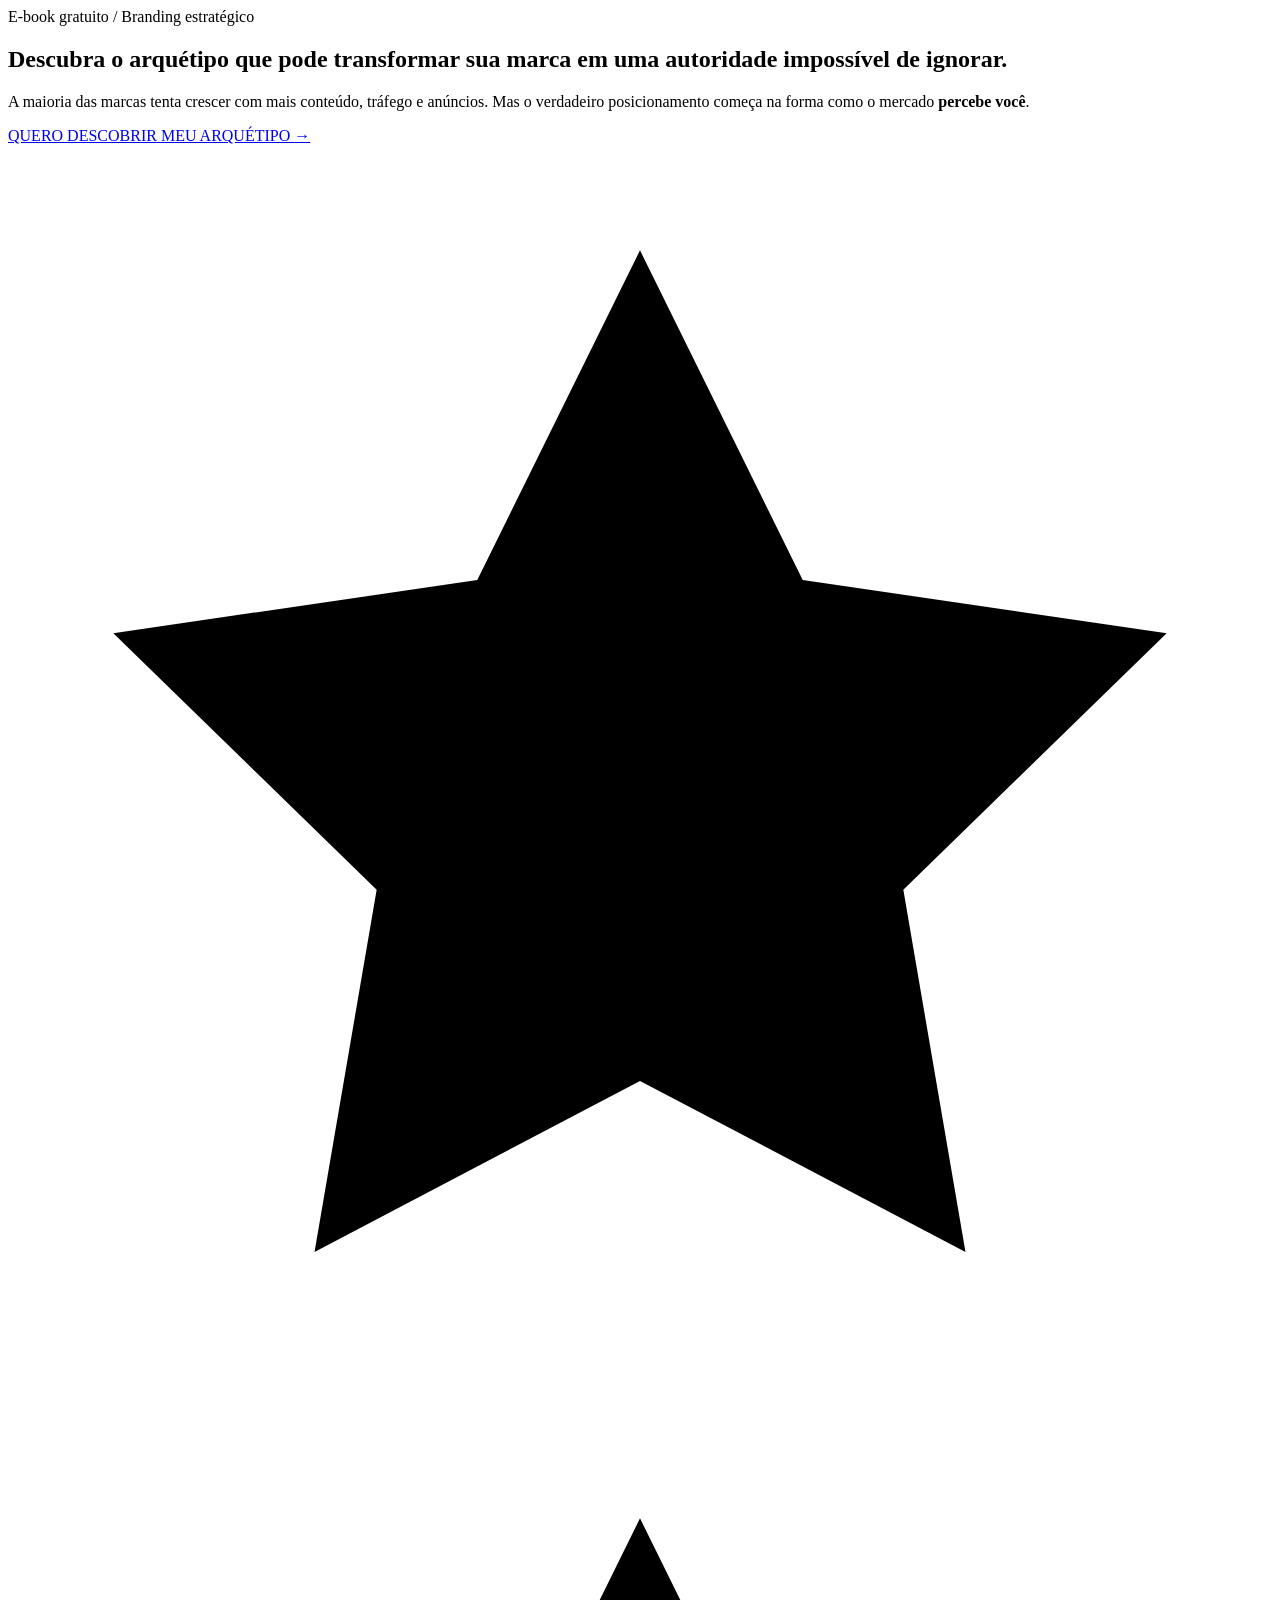
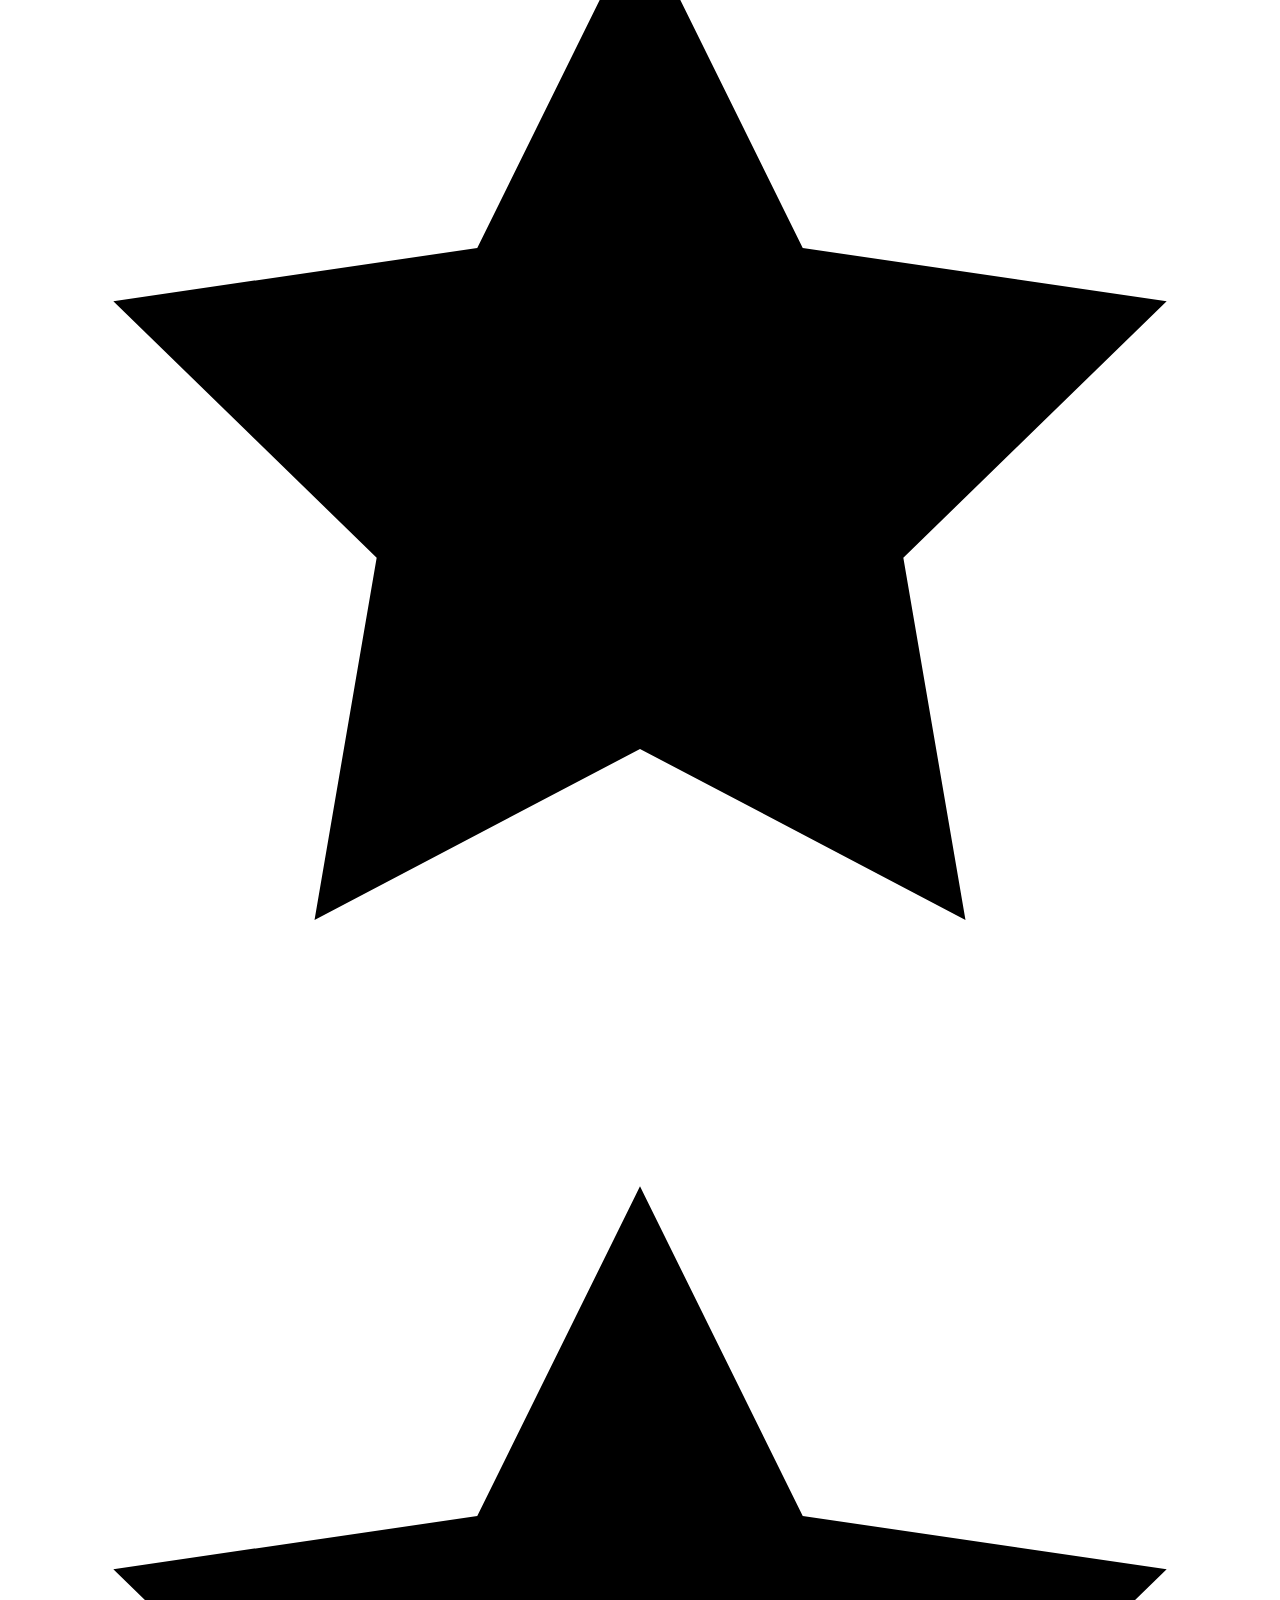
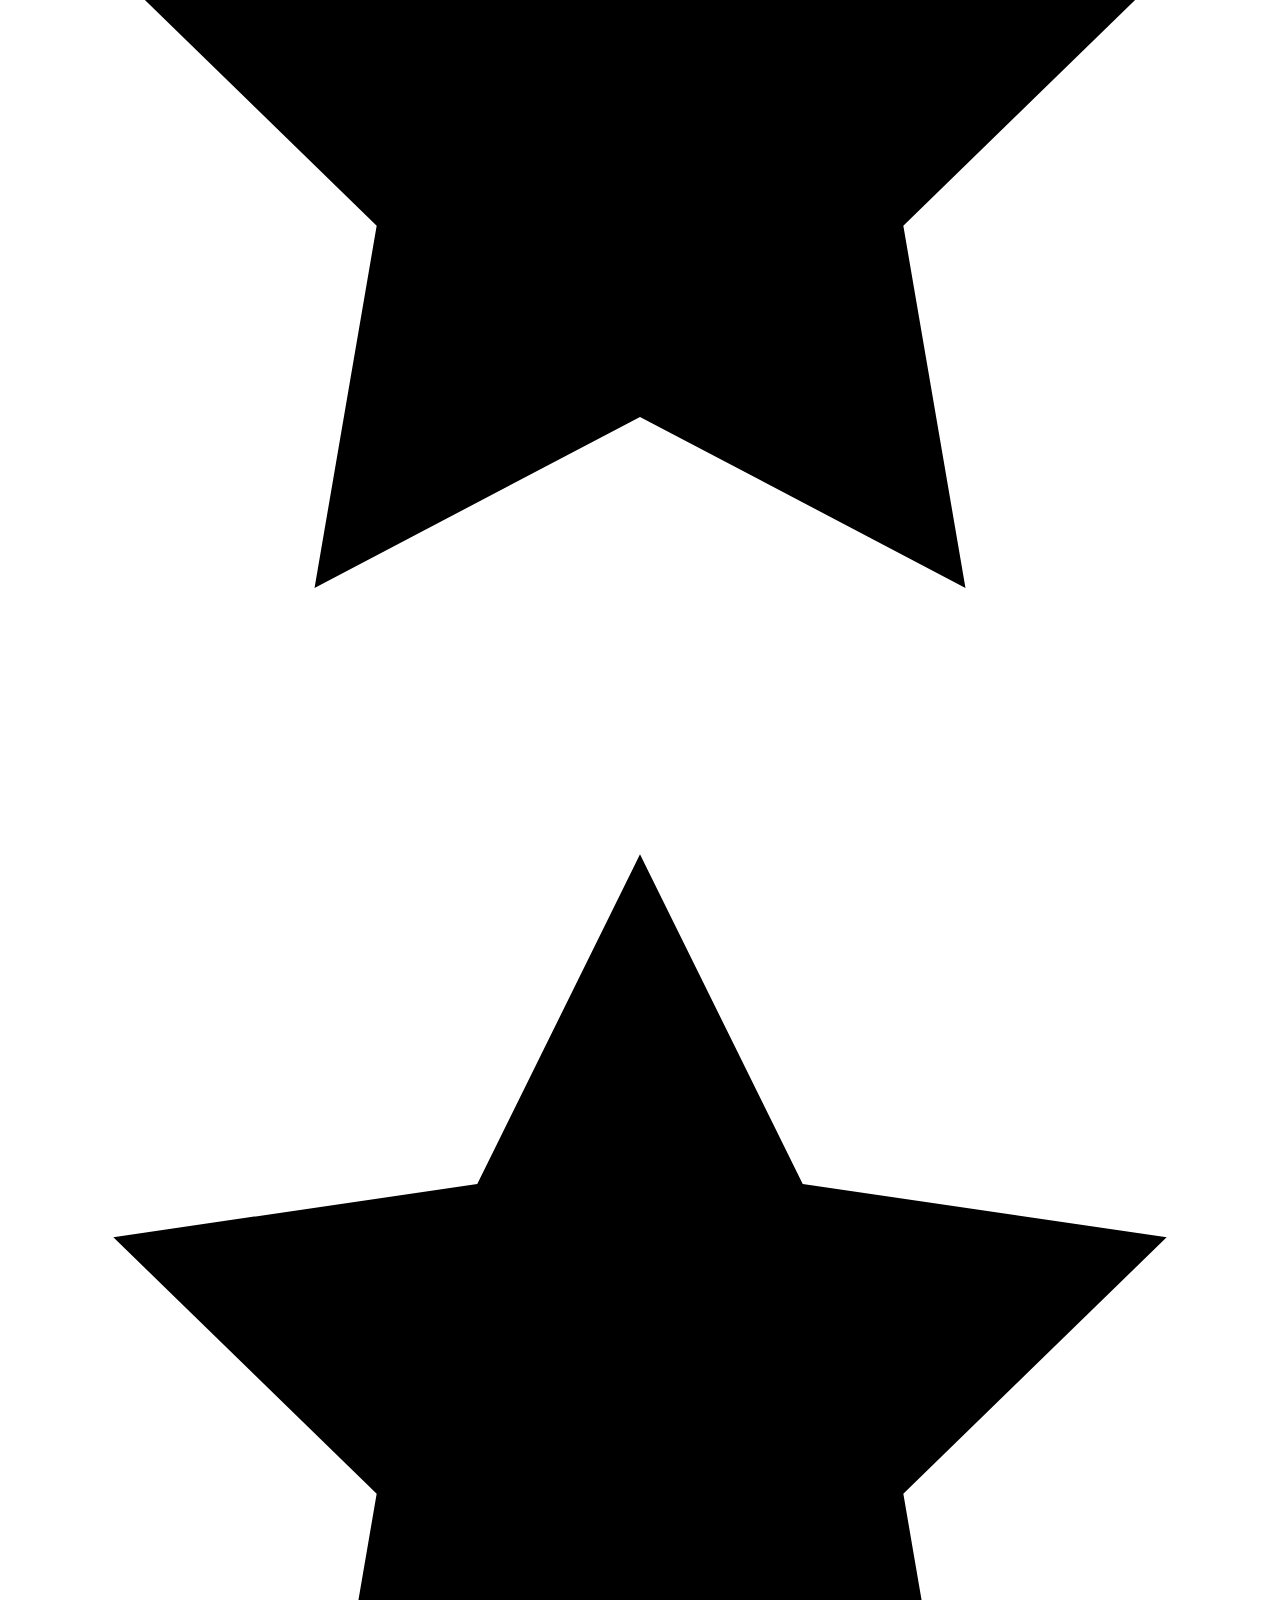
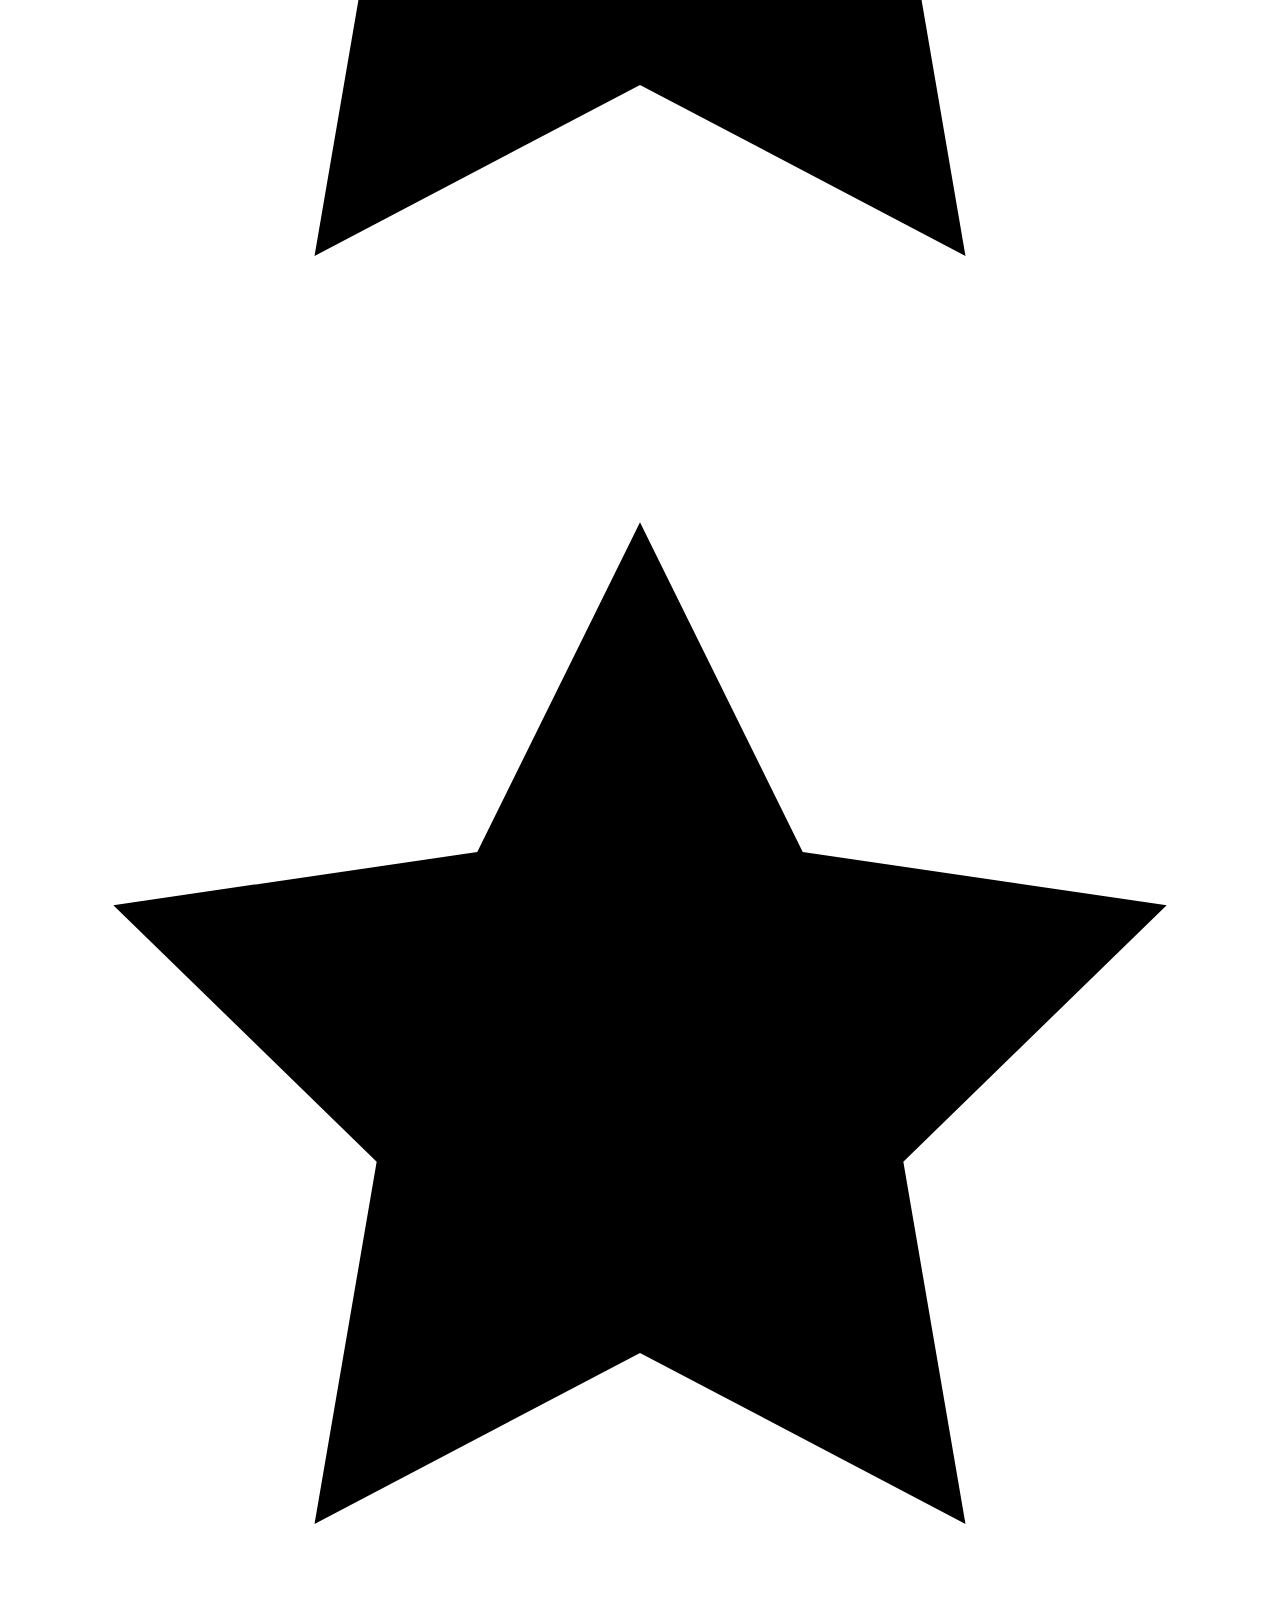
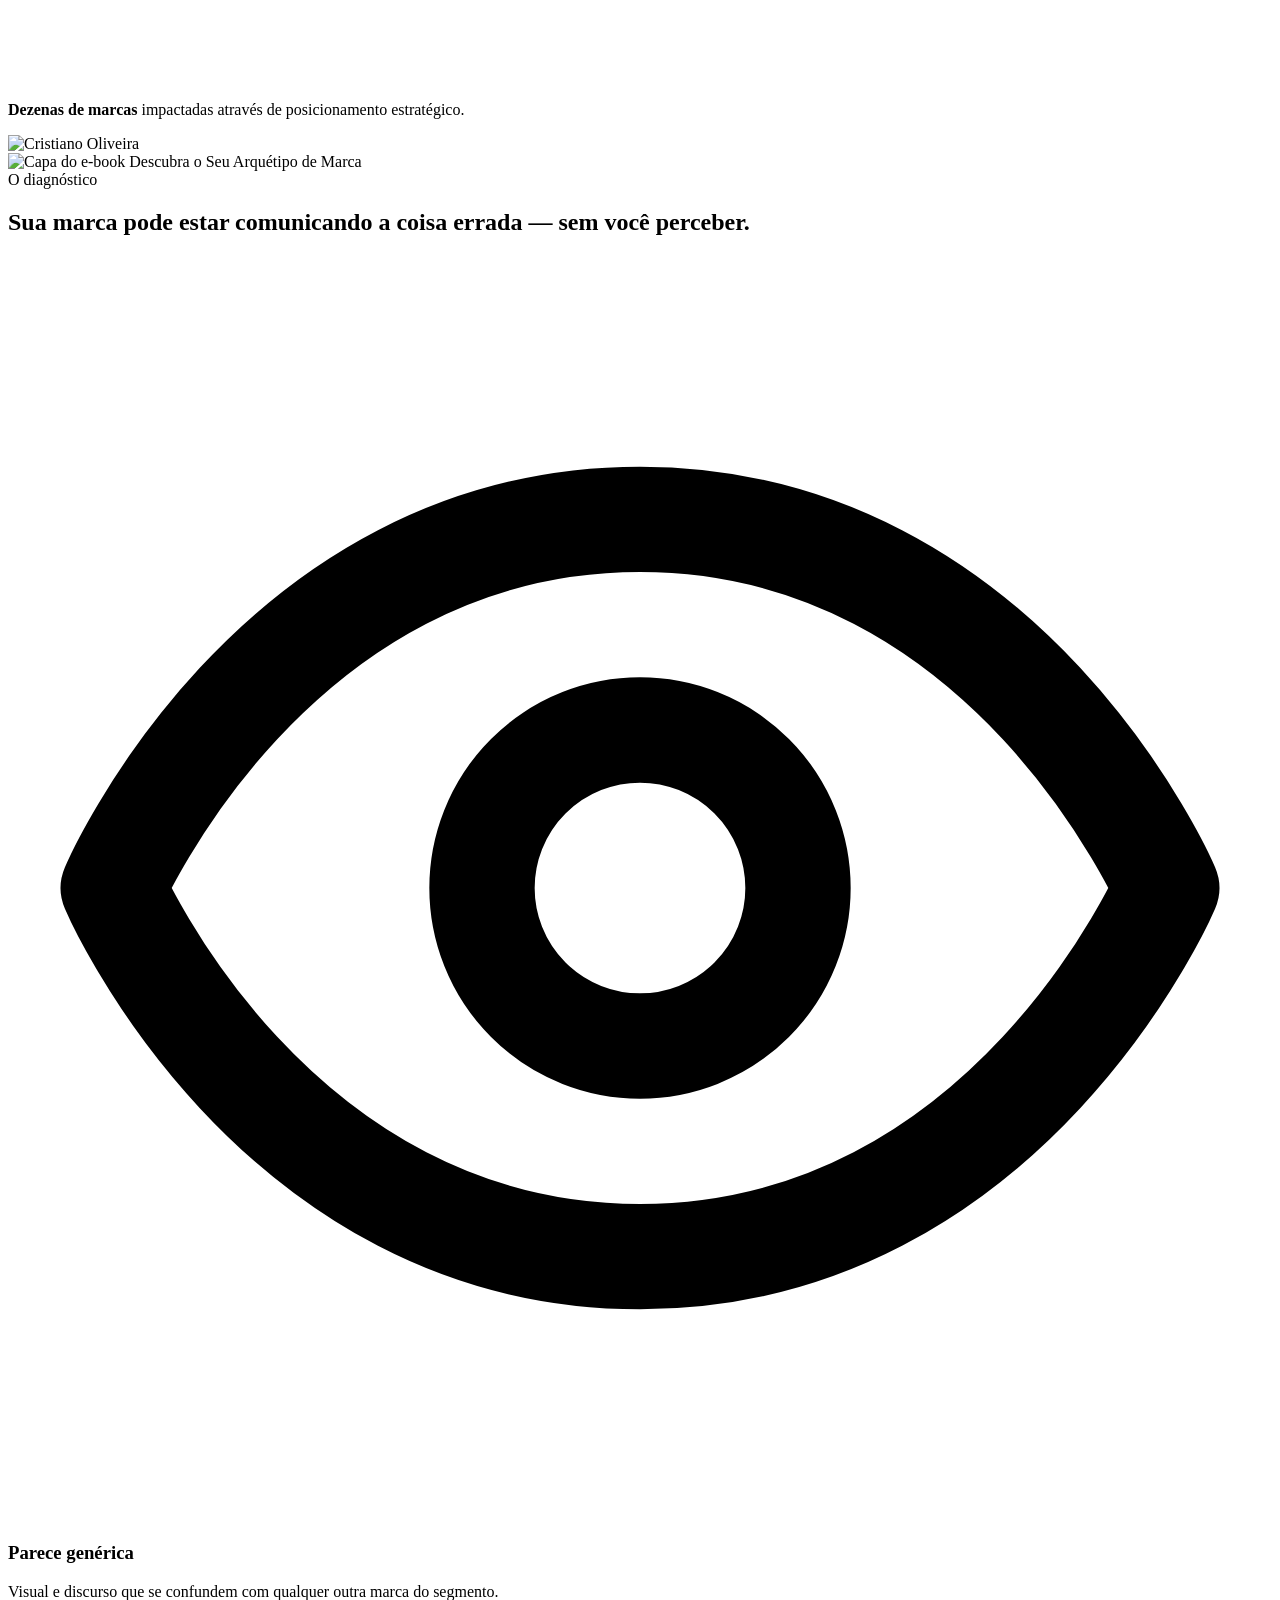
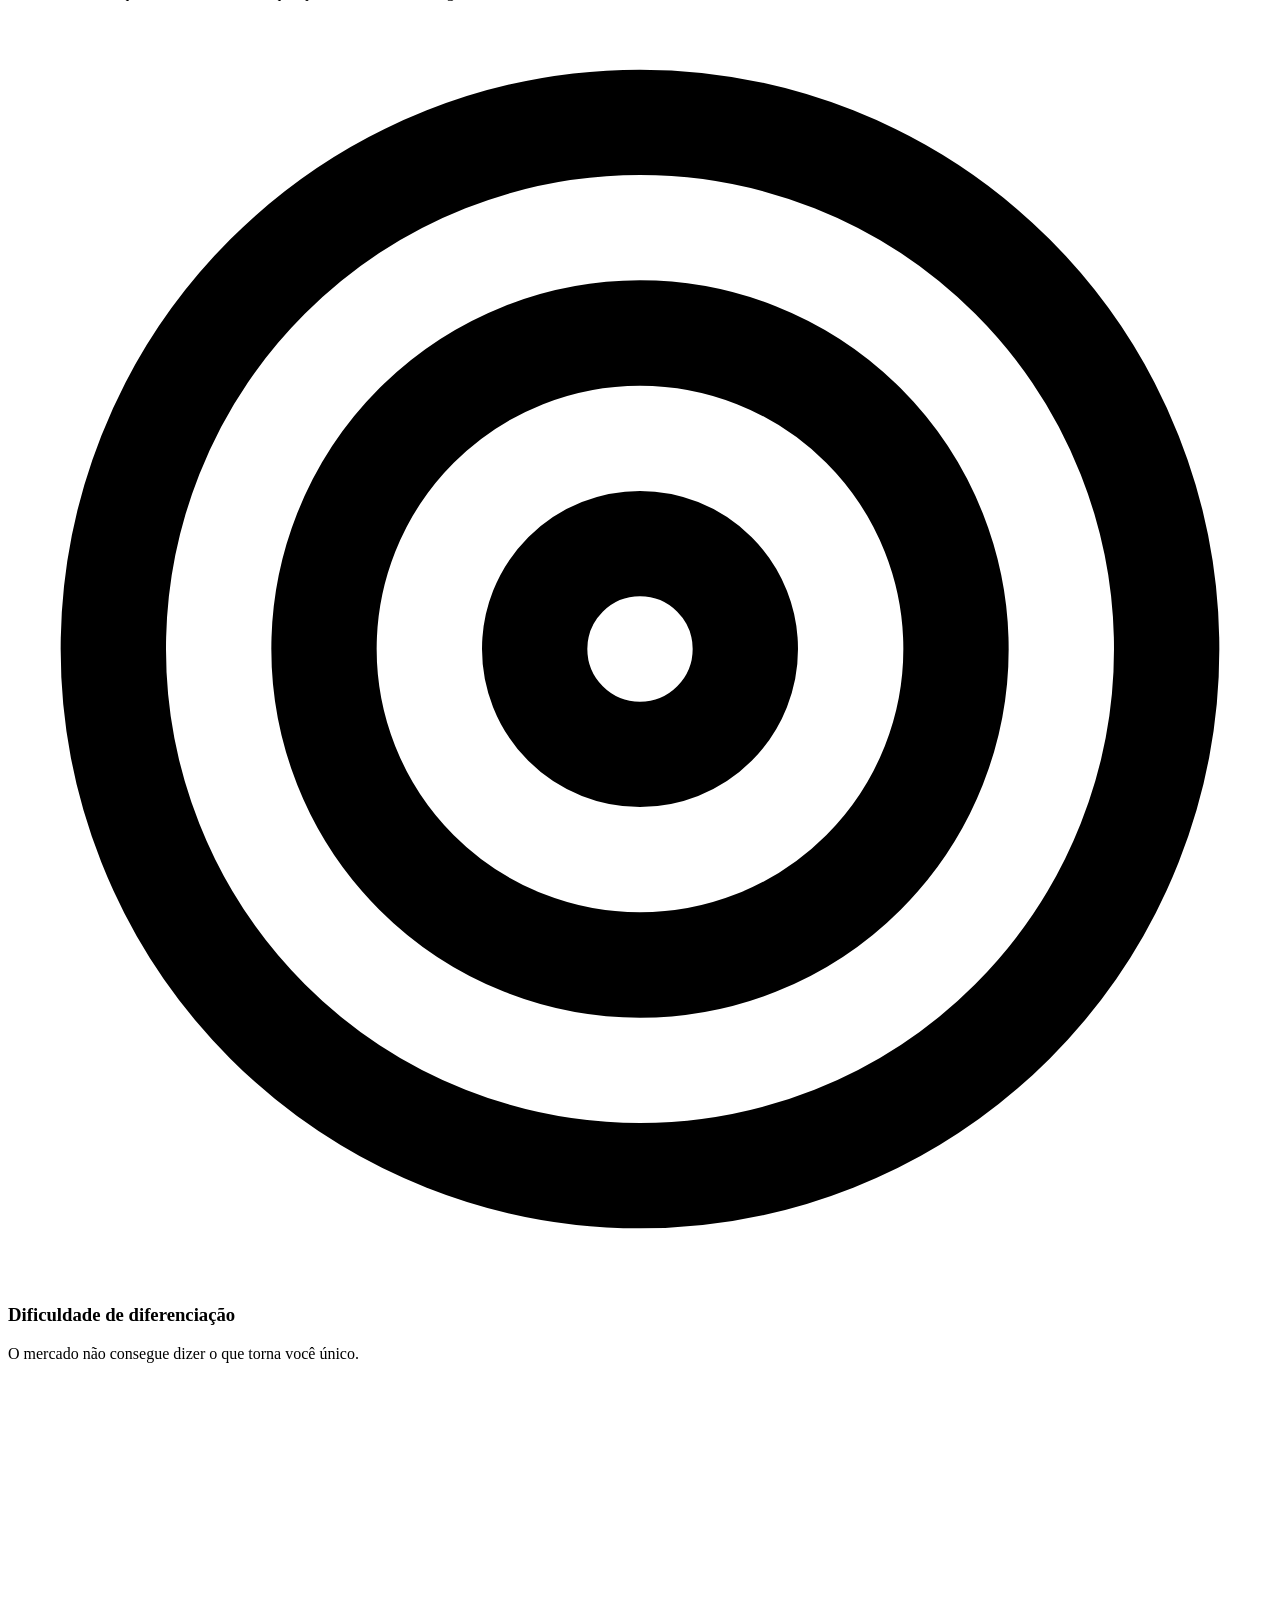
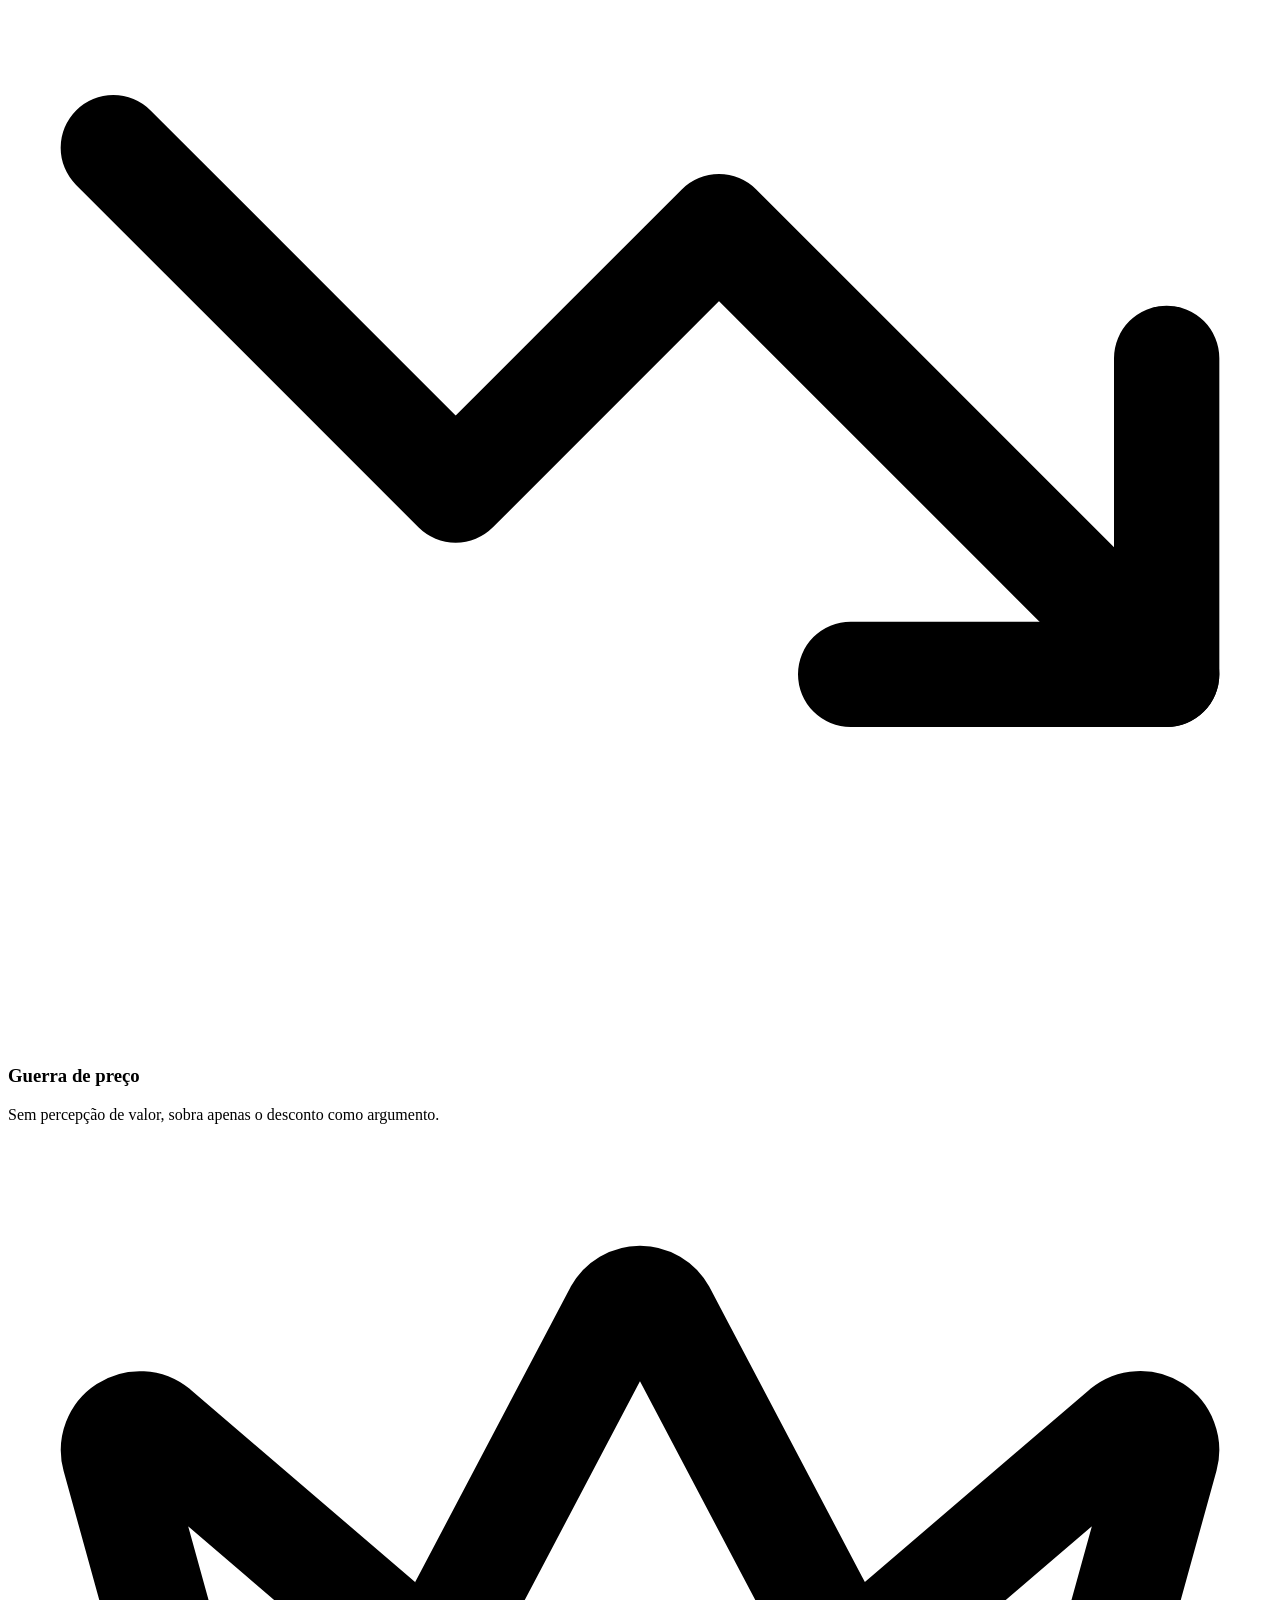
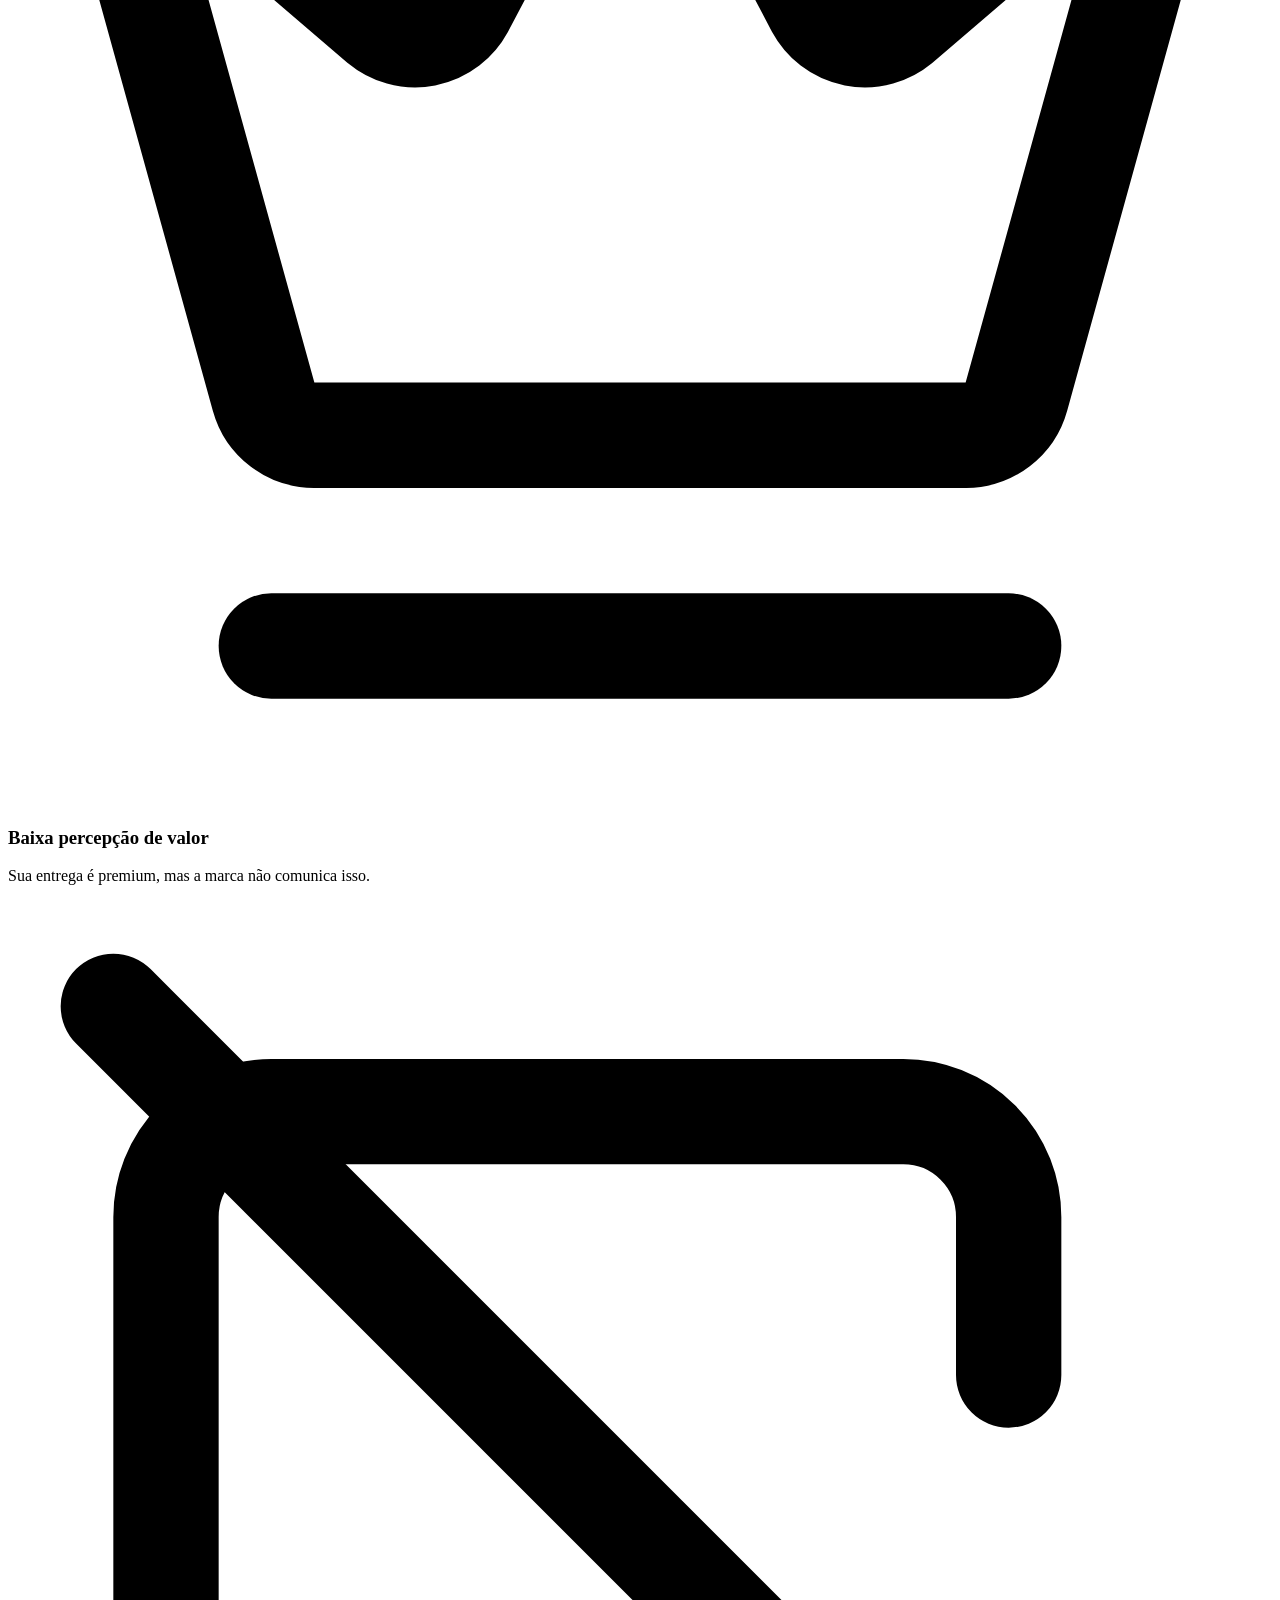
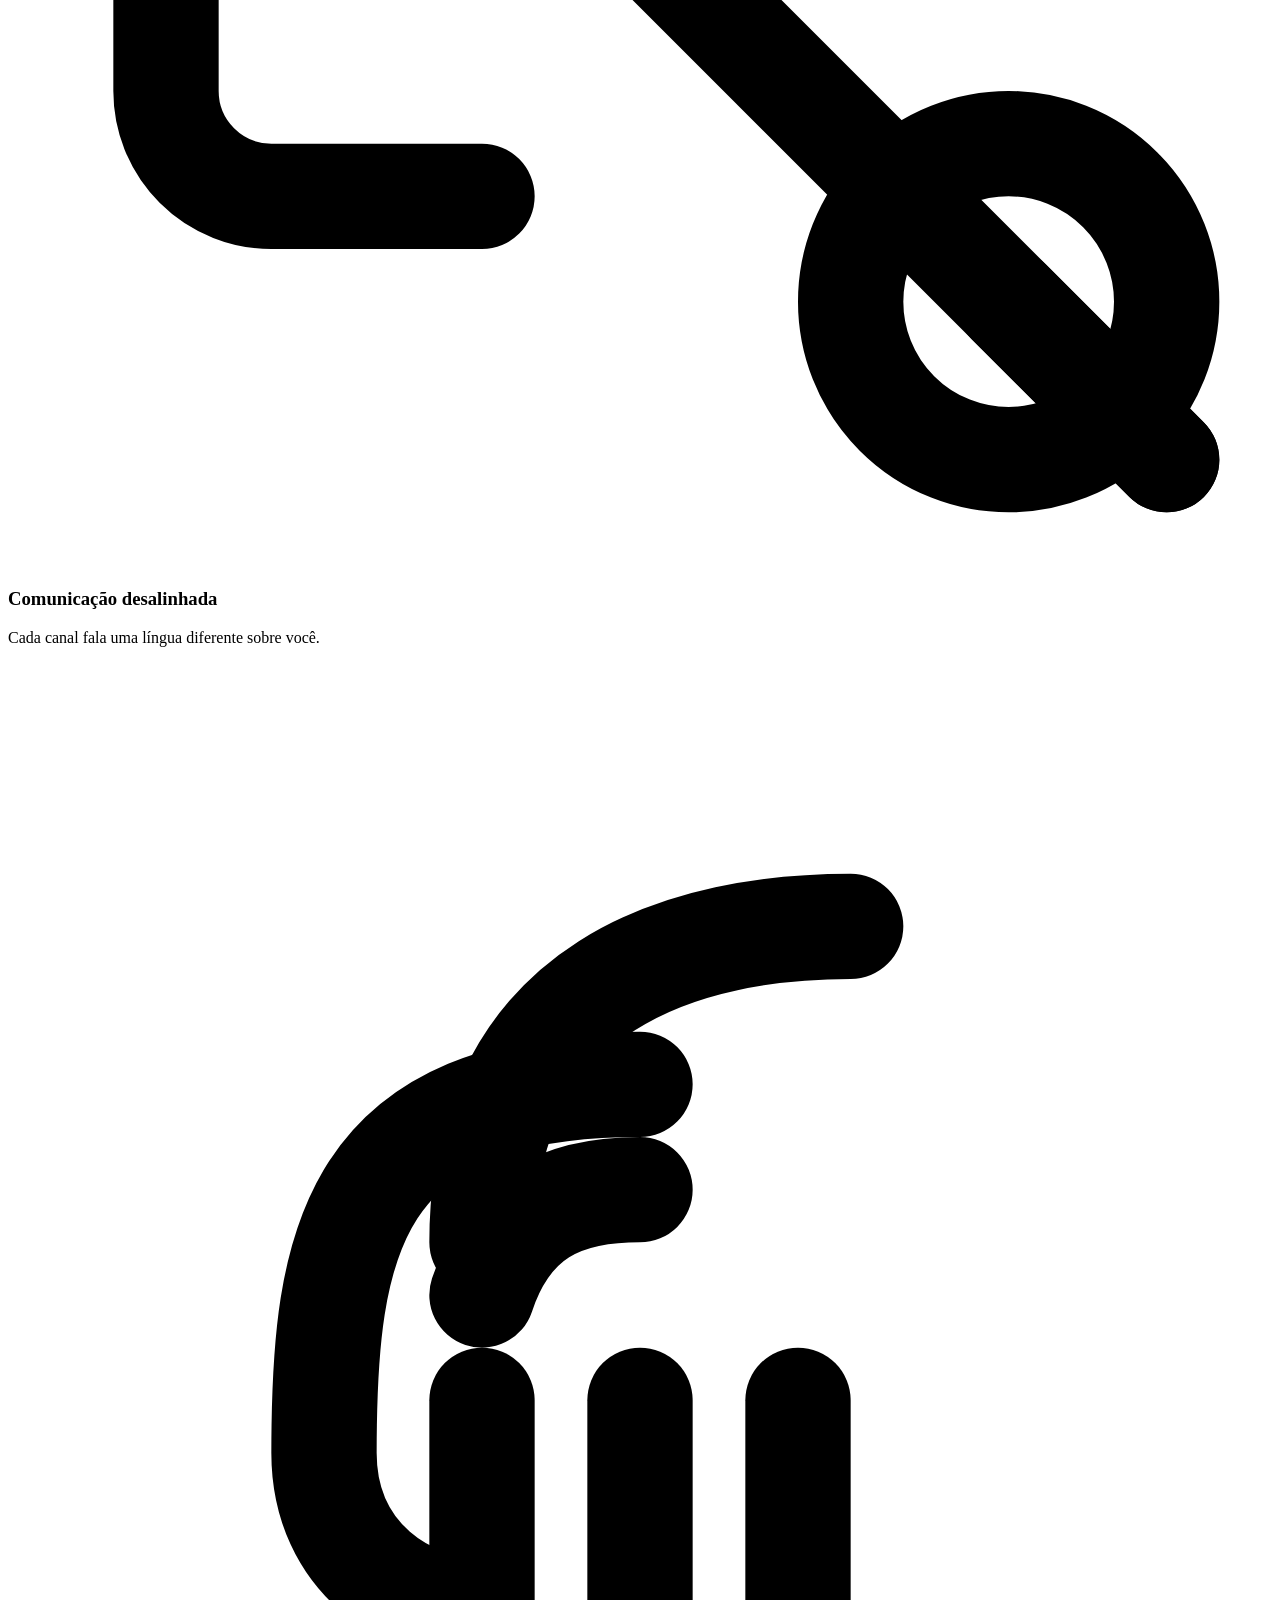
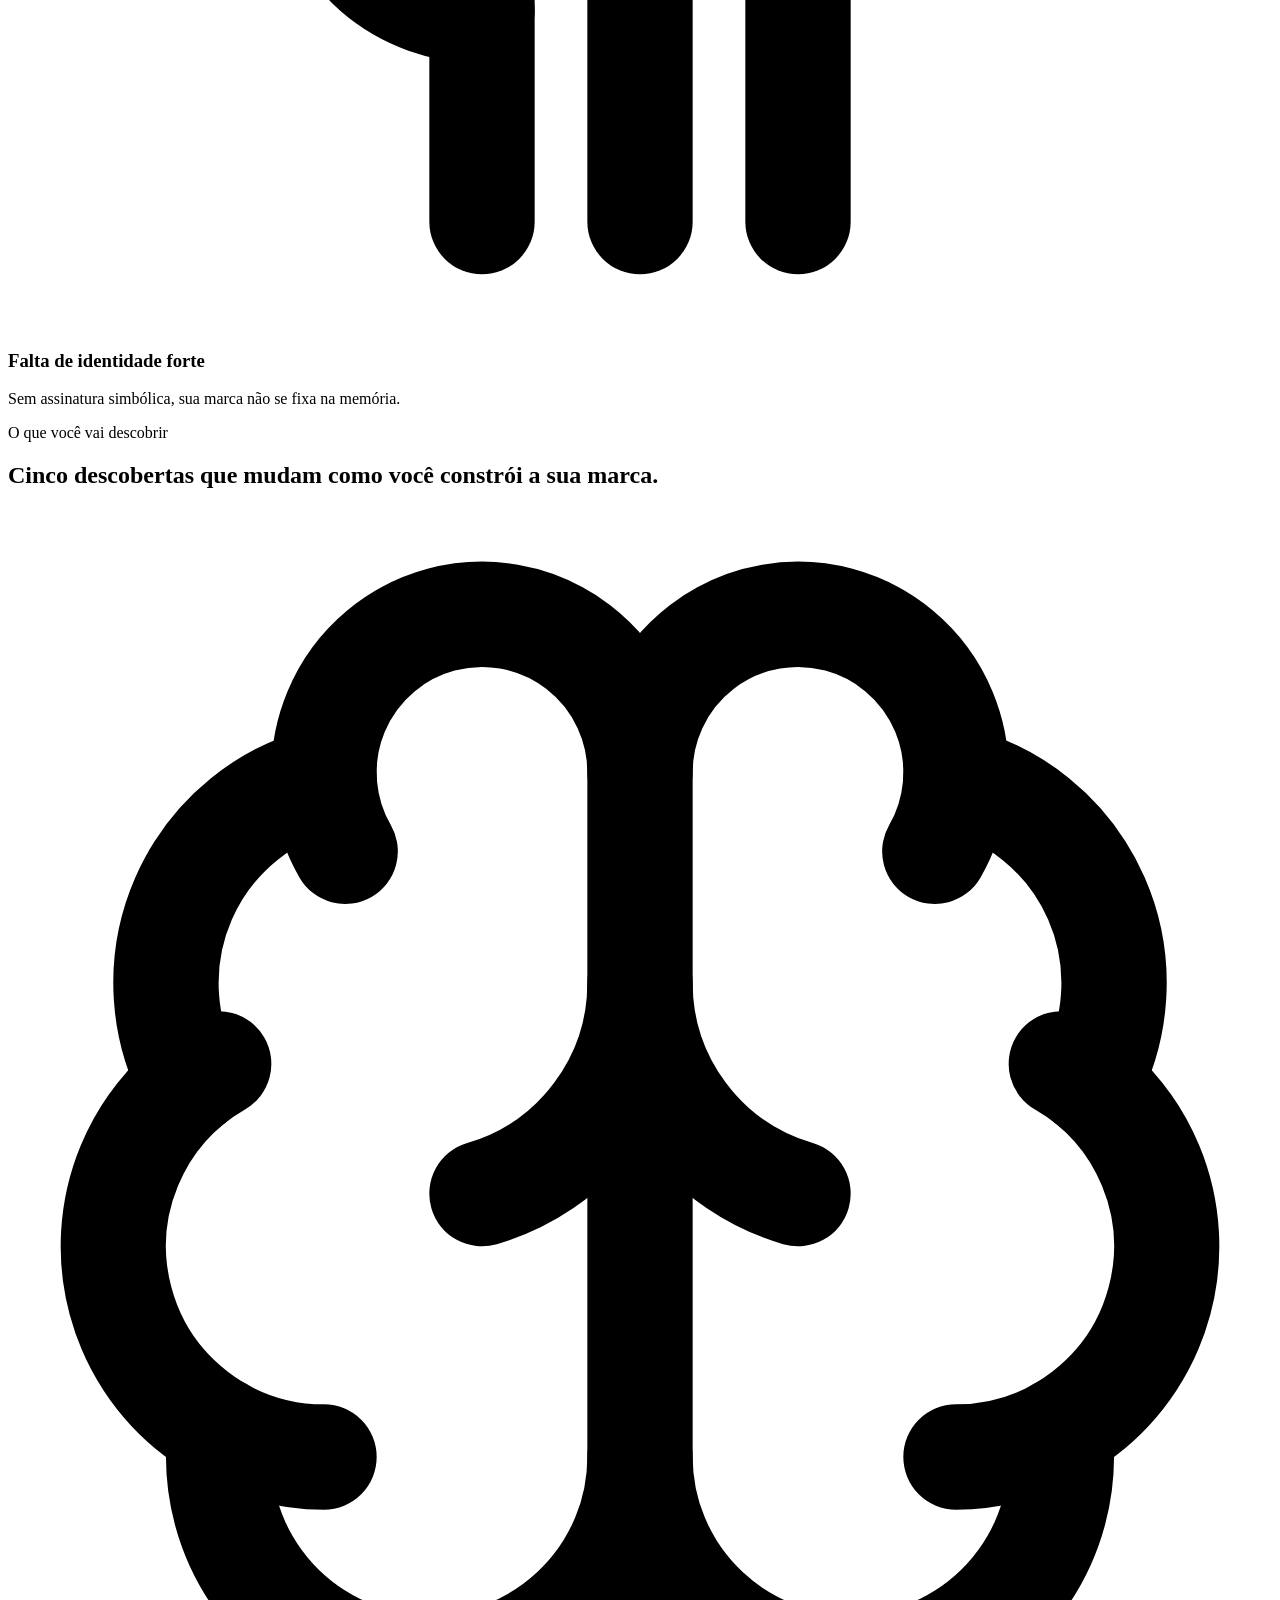
==== index.html @ 128497c3 "Add files via upload" ====
<!DOCTYPE html>
<html lang="pt-BR">
<head>
  <script>document.documentElement.classList.add("js");</script>
  <meta charset="utf-8">
  <meta name="viewport" content="width=device-width, initial-scale=1">
  <title>Descubra o Seu Arquétipo de Marca | Cristiano Oliveira</title>
  <meta name="description" content="E-book gratuito sobre branding estratégico e arquétipos de marca. Descubra qual identidade sua marca transmite ao mercado.">
  <meta name="author" content="Cristiano Oliveira">
  <meta name="theme-color" content="#050505">

  <meta property="og:title" content="Descubra o Seu Arquétipo de Marca">
  <meta property="og:description" content="Branding forte não nasce do visual. Nasce da percepção. Baixe o e-book gratuito de Cristiano Oliveira.">
  <meta property="og:type" content="website">
  <meta property="og:url" content="https://cristianooliveira.com.br/">
  <meta property="og:image" content="https://cristianooliveira.com.br/og-image.jpg">
  <meta property="og:image:type" content="image/jpeg">
  <meta property="og:image:width" content="1200">
  <meta property="og:image:height" content="630">

  <meta name="twitter:card" content="summary_large_image">
  <meta name="twitter:title" content="Arquétipos de Marca — Cristiano Oliveira">
  <meta name="twitter:description" content="E-book gratuito sobre branding estratégico e arquétipos aplicados a marcas premium.">
  <meta name="twitter:image" content="https://cristianooliveira.com.br/og-image.jpg">

  <link rel="preconnect" href="https://fonts.googleapis.com">
  <link rel="preconnect" href="https://fonts.gstatic.com" crossorigin>
  <link rel="stylesheet" href="https://fonts.googleapis.com/css2?family=Inter:wght@300;400;500;600;700;800&display=swap">
  <link rel="stylesheet" href="styles.css">
</head>
<body id="top">

  <main>

    <!-- ============================================================ -->
    <!--                          HERO                                -->
    <!-- ============================================================ -->
    <section class="hero">
      <div class="hero-bg-base" aria-hidden="true"></div>
      <div class="hero-bg-key" aria-hidden="true"></div>
      <div class="hero-bg-ambient" aria-hidden="true"></div>
      <div class="hero-bg-vignette" aria-hidden="true"></div>
      <div class="hero-bg-grain" aria-hidden="true"></div>
      <div class="hero-top-hairline" aria-hidden="true"></div>

      <div class="hero-grid">

        <div class="hero-copy">

          <div class="reveal">
            <div class="hero-badge">
              <span class="dot"></span>
              E-book gratuito
              <span class="sep">/</span>
              <span class="alt">Branding estratégico</span>
            </div>
          </div>

          <div class="reveal" data-delay="80">
            <h1 class="display-font hero-title">
              Descubra o <span class="neon">arquétipo</span>
              que pode transformar sua marca em uma
              <span class="soft">autoridade</span> impossível de ignorar.
            </h1>
          </div>

          <div class="reveal" data-delay="160">
            <p class="hero-sub">
              A maioria das marcas tenta crescer com mais conteúdo, tráfego e
              anúncios. Mas o verdadeiro posicionamento começa na forma como o
              mercado <strong>percebe você</strong>.
            </p>
          </div>

          <div class="reveal hero-cta-wrap" data-delay="240">
            <a href="#final" class="btn-neon">
              QUERO DESCOBRIR MEU ARQUÉTIPO
              <span class="arrow" aria-hidden="true">→</span>
            </a>
          </div>

          <div class="reveal proof" data-delay="340">
            <div>
              <div class="stars">
                <svg viewBox="0 0 24 24"><path d="M12 2l3.09 6.26L22 9.27l-5 4.87 1.18 6.88L12 17.77l-6.18 3.25L7 14.14 2 9.27l6.91-1.01L12 2z"/></svg>
                <svg viewBox="0 0 24 24"><path d="M12 2l3.09 6.26L22 9.27l-5 4.87 1.18 6.88L12 17.77l-6.18 3.25L7 14.14 2 9.27l6.91-1.01L12 2z"/></svg>
                <svg viewBox="0 0 24 24"><path d="M12 2l3.09 6.26L22 9.27l-5 4.87 1.18 6.88L12 17.77l-6.18 3.25L7 14.14 2 9.27l6.91-1.01L12 2z"/></svg>
                <svg viewBox="0 0 24 24"><path d="M12 2l3.09 6.26L22 9.27l-5 4.87 1.18 6.88L12 17.77l-6.18 3.25L7 14.14 2 9.27l6.91-1.01L12 2z"/></svg>
                <svg viewBox="0 0 24 24"><path d="M12 2l3.09 6.26L22 9.27l-5 4.87 1.18 6.88L12 17.77l-6.18 3.25L7 14.14 2 9.27l6.91-1.01L12 2z"/></svg>
              </div>
              <p><strong>Dezenas de marcas</strong> impactadas através de posicionamento estratégico.</p>
            </div>
          </div>

        </div>

        <div class="hero-right">
          <div class="backlight" aria-hidden="true"></div>
          <div class="rimlight" aria-hidden="true"></div>
          <img class="cristiano-img" src="assets/cristiano.webp" alt="Cristiano Oliveira" loading="eager" decoding="async">
          <div class="bottom-blend" aria-hidden="true"></div>

          <div class="hero-book">
            <div class="reveal" data-delay="220">
              <div class="ebook">
                <div class="halo" aria-hidden="true"></div>
                <div class="floor-shadow" aria-hidden="true"></div>
                <div class="floor-glow" aria-hidden="true"></div>
                <div class="wrap">
                  <div class="spine" aria-hidden="true"></div>
                  <div class="cover">
                    <img src="assets/ebook-cover.webp" alt="Capa do e-book Descubra o Seu Arquétipo de Marca" loading="eager" decoding="async">
                    <div class="gloss" aria-hidden="true"></div>
                  </div>
                </div>
              </div>
            </div>
          </div>
        </div>

      </div>
    </section>

    <!-- ============================================================ -->
    <!--                       PROBLEM                                -->
    <!-- ============================================================ -->
    <section class="section border-t-line">
      <div class="section-inner">

        <div class="reveal">
          <div class="eyebrow">O diagnóstico</div>
        </div>
        <div class="reveal" data-delay="80">
          <h2 class="display-font section-title">
            Sua marca pode estar comunicando a coisa errada<span class="neon"> — sem você perceber.</span>
          </h2>
        </div>

        <div class="problem-grid">

          <div class="reveal problem-card" data-delay="0">
            <div class="icon-tile">
              <svg viewBox="0 0 24 24" fill="none" stroke="currentColor" stroke-width="2" stroke-linecap="round" stroke-linejoin="round"><path d="M2 12s3-7 10-7 10 7 10 7-3 7-10 7-10-7-10-7Z"/><circle cx="12" cy="12" r="3"/></svg>
            </div>
            <h3 class="display-font">Parece genérica</h3>
            <p>Visual e discurso que se confundem com qualquer outra marca do segmento.</p>
          </div>

          <div class="reveal problem-card" data-delay="60">
            <div class="icon-tile">
              <svg viewBox="0 0 24 24" fill="none" stroke="currentColor" stroke-width="2" stroke-linecap="round" stroke-linejoin="round"><circle cx="12" cy="12" r="10"/><circle cx="12" cy="12" r="6"/><circle cx="12" cy="12" r="2"/></svg>
            </div>
            <h3 class="display-font">Dificuldade de diferenciação</h3>
            <p>O mercado não consegue dizer o que torna você único.</p>
          </div>

          <div class="reveal problem-card" data-delay="120">
            <div class="icon-tile">
              <svg viewBox="0 0 24 24" fill="none" stroke="currentColor" stroke-width="2" stroke-linecap="round" stroke-linejoin="round"><polyline points="22 17 13.5 8.5 8.5 13.5 2 7"/><polyline points="16 17 22 17 22 11"/></svg>
            </div>
            <h3 class="display-font">Guerra de preço</h3>
            <p>Sem percepção de valor, sobra apenas o desconto como argumento.</p>
          </div>

          <div class="reveal problem-card" data-delay="180">
            <div class="icon-tile">
              <svg viewBox="0 0 24 24" fill="none" stroke="currentColor" stroke-width="2" stroke-linecap="round" stroke-linejoin="round"><path d="M11.562 3.266a.5.5 0 0 1 .876 0L15.39 8.87a1 1 0 0 0 1.516.294L21.183 5.5a.5.5 0 0 1 .798.519l-2.834 10.246a1 1 0 0 1-.956.734H5.81a1 1 0 0 1-.957-.734L2.02 6.02a.5.5 0 0 1 .798-.519l4.276 3.664a1 1 0 0 0 1.516-.294z"/><path d="M5 21h14"/></svg>
            </div>
            <h3 class="display-font">Baixa percepção de valor</h3>
            <p>Sua entrega é premium, mas a marca não comunica isso.</p>
          </div>

          <div class="reveal problem-card" data-delay="240">
            <div class="icon-tile">
              <svg viewBox="0 0 24 24" fill="none" stroke="currentColor" stroke-width="2" stroke-linecap="round" stroke-linejoin="round"><path d="M9 17H5a2 2 0 0 1-2-2V6a2 2 0 0 1 2-2h12a2 2 0 0 1 2 2v3"/><path d="m22 22-3-3"/><path d="M16 19a3 3 0 1 0 6 0 3 3 0 0 0-6 0"/><path d="m2 2 20 20"/></svg>
            </div>
            <h3 class="display-font">Comunicação desalinhada</h3>
            <p>Cada canal fala uma língua diferente sobre você.</p>
          </div>

          <div class="reveal problem-card" data-delay="300">
            <div class="icon-tile">
              <svg viewBox="0 0 24 24" fill="none" stroke="currentColor" stroke-width="2" stroke-linecap="round" stroke-linejoin="round"><path d="M12 10c-1.5 0-2.5.5-3 2"/><path d="M9 18c-1.4 0-3-1-3-3 0-4 .5-7 6-7"/><path d="M16 5c-3 0-7 1-7 6"/><path d="M9 22V14"/><path d="M12 22V14"/><path d="M15 22V14"/></svg>
            </div>
            <h3 class="display-font">Falta de identidade forte</h3>
            <p>Sem assinatura simbólica, sua marca não se fixa na memória.</p>
          </div>

        </div>
      </div>
    </section>

    <!-- ============================================================ -->
    <!--                       BENEFITS                               -->
    <!-- ============================================================ -->
    <section class="section border-t-line">
      <div class="section-inner">

        <div class="reveal">
          <div class="eyebrow">O que você vai descobrir</div>
        </div>
        <div class="reveal" data-delay="80">
          <h2 class="display-font section-title">
            Cinco descobertas que mudam como você constrói a sua marca.
          </h2>
        </div>

        <div class="benefit-grid">

          <div class="reveal benefit-card" data-delay="0">
            <div class="icon-tile">
              <svg viewBox="0 0 24 24" fill="none" stroke="currentColor" stroke-width="2" stroke-linecap="round" stroke-linejoin="round"><path d="M12 18V5"/><path d="M15 13a4.17 4.17 0 0 1-3-4 4.17 4.17 0 0 1-3 4"/><path d="M17.598 6.5A3 3 0 1 0 12 5a3 3 0 1 0-5.598 1.5"/><path d="M17.997 5.125a4 4 0 0 1 2.526 5.77"/><path d="M18 18a4 4 0 0 0 2-7.464"/><path d="M19.967 17.483A4 4 0 1 1 12 18a4 4 0 1 1-7.967-.517"/><path d="M6 18a4 4 0 0 1-2-7.464"/><path d="M6.003 5.125a4 4 0 0 0-2.526 5.77"/></svg>
            </div>
            <h3 class="display-font">Como os arquétipos moldam percepção</h3>
            <p>Por que algumas marcas são instantaneamente reconhecidas e desejadas.</p>
          </div>

          <div class="reveal benefit-card" data-delay="70">
            <div class="icon-tile">
              <svg viewBox="0 0 24 24" fill="none" stroke="currentColor" stroke-width="2" stroke-linecap="round" stroke-linejoin="round"><path d="M19 14c1.49-1.46 3-3.21 3-5.5A5.5 5.5 0 0 0 16.5 3c-1.76 0-3 .5-4.5 2-1.5-1.5-2.74-2-4.5-2A5.5 5.5 0 0 0 2 8.5c0 2.3 1.5 4.05 3 5.5l7 7Z"/></svg>
            </div>
            <h3 class="display-font">O motivo de marcas serem memoráveis</h3>
            <p>Os padrões psicológicos que criam vínculo emocional duradouro.</p>
          </div>

          <div class="reveal benefit-card" data-delay="140">
            <div class="icon-tile">
              <svg viewBox="0 0 24 24" fill="none" stroke="currentColor" stroke-width="2" stroke-linecap="round" stroke-linejoin="round"><path d="M11.562 3.266a.5.5 0 0 1 .876 0L15.39 8.87a1 1 0 0 0 1.516.294L21.183 5.5a.5.5 0 0 1 .798.519l-2.834 10.246a1 1 0 0 1-.956.734H5.81a1 1 0 0 1-.957-.734L2.02 6.02a.5.5 0 0 1 .798-.519l4.276 3.664a1 1 0 0 0 1.516-.294z"/><path d="M5 21h14"/></svg>
            </div>
            <h3 class="display-font">Como gerar autoridade e conexão</h3>
            <p>Posicionamento que transmite valor antes mesmo do primeiro contato.</p>
          </div>

          <div class="reveal benefit-card" data-delay="210">
            <div class="icon-tile">
              <svg viewBox="0 0 24 24" fill="none" stroke="currentColor" stroke-width="2" stroke-linecap="round" stroke-linejoin="round"><path d="m12 3-1.9 5.8a2 2 0 0 1-1.287 1.288L3 12l5.8 1.9a2 2 0 0 1 1.288 1.287L12 21l1.9-5.8a2 2 0 0 1 1.287-1.288L21 12l-5.8-1.9a2 2 0 0 1-1.288-1.287Z"/><path d="M5 3v4"/><path d="M19 17v4"/><path d="M3 5h4"/><path d="M17 19h4"/></svg>
            </div>
            <h3 class="display-font">Os arquétipos das marcas fortes</h3>
            <p>Estruturas usadas pelas marcas mais valiosas e desejadas do mundo.</p>
          </div>

          <div class="reveal benefit-card" data-delay="280">
            <div class="icon-tile">
              <svg viewBox="0 0 24 24" fill="none" stroke="currentColor" stroke-width="2" stroke-linecap="round" stroke-linejoin="round"><path d="m21 21-4.34-4.34"/><circle cx="11" cy="11" r="8"/></svg>
            </div>
            <h3 class="display-font">Padrões invisíveis da sua comunicação</h3>
            <p>Como identificar o que sua marca transmite — e o que está faltando.</p>
          </div>

        </div>
      </div>
    </section>

    <!-- ============================================================ -->
    <!--                       MECHANISM                              -->
    <!-- ============================================================ -->
    <section class="section border-t-line" style="position: relative;">
      <div class="section-inner">
        <div class="mech-grid">

          <div class="mech-text">
            <div class="reveal">
              <div class="eyebrow">O mecanismo</div>
            </div>
            <div class="reveal" data-delay="80">
              <h2 class="display-font section-title">
                Branding forte não nasce apenas do visual.<br>
                <span class="neon">Nasce da percepção.</span>
              </h2>
            </div>
            <div class="reveal" data-delay="160">
              <p class="lead-1">
                Os arquétipos são estruturas psicológicas estudadas por Carl Jung
                que influenciam identidade, desejo, reconhecimento e conexão
                emocional.
              </p>
            </div>
            <div class="reveal" data-delay="220">
              <p>
                Marcas fortes usam isso estrategicamente para se tornarem mais
                <strong>desejadas, memoráveis e valiosas</strong>.
              </p>
            </div>
          </div>

          <div class="reveal mech-wheel-wrap" data-delay="120">
            <div class="mech-wheel">
              <div class="center-halo" aria-hidden="true"></div>
              <svg viewBox="0 0 400 400" xmlns="http://www.w3.org/2000/svg">
                <defs>
                  <radialGradient id="centerCore" cx="50%" cy="50%" r="50%">
                    <stop offset="0%" stop-color="rgba(215,255,0,0.35)"/>
                    <stop offset="60%" stop-color="rgba(215,255,0,0.08)"/>
                    <stop offset="100%" stop-color="rgba(215,255,0,0)"/>
                  </radialGradient>
                  <radialGradient id="chosenHalo" cx="50%" cy="50%" r="50%">
                    <stop offset="0%" stop-color="rgba(215,255,0,0.85)"/>
                    <stop offset="100%" stop-color="rgba(215,255,0,0)"/>
                  </radialGradient>
                  <filter id="neonGlow" x="-50%" y="-50%" width="200%" height="200%">
                    <feGaussianBlur stdDeviation="3.5" result="b"/>
                    <feMerge>
                      <feMergeNode in="b"/>
                      <feMergeNode in="SourceGraphic"/>
                    </feMerge>
                  </filter>
                </defs>
                <circle cx="200" cy="200" r="178" fill="none" stroke="rgba(255,255,255,0.07)" stroke-width="0.6"/>
        <circle cx="200" cy="200" r="78" fill="none" stroke="rgba(255,255,255,0.05)" stroke-width="0.5"/>
        <path d="M 28.07 153.93 A 178 178 0 0 1 74.13 74.13" fill="none" stroke="#d7ff00" stroke-width="2" stroke-linecap="round" filter="url(#neonGlow)"/>
        <line x1="200" y1="200" x2="75.29" y2="128.00" stroke="#d7ff00" stroke-width="1.2" stroke-dasharray="2 3" opacity="0.75"/>
        <circle cx="200.00" cy="48.00" r="1.6" fill="rgba(255,255,255,0.22)"/>
        <text x="200.00" y="32.00" text-anchor="middle" dominant-baseline="middle" font-size="8.5" letter-spacing="2" font-family="ui-sans-serif, system-ui, sans-serif" font-weight="500" fill="rgba(255,255,255,0.28)">INOCENTE</text>
        <circle cx="276.00" cy="68.36" r="1.6" fill="rgba(255,255,255,0.22)"/>
        <text x="284.00" y="54.51" text-anchor="middle" dominant-baseline="middle" font-size="8.5" letter-spacing="2" font-family="ui-sans-serif, system-ui, sans-serif" font-weight="500" fill="rgba(255,255,255,0.28)">SÁBIO</text>
        <circle cx="331.64" cy="124.00" r="1.6" fill="rgba(255,255,255,0.22)"/>
        <text x="345.49" y="116.00" text-anchor="middle" dominant-baseline="middle" font-size="8.5" letter-spacing="2" font-family="ui-sans-serif, system-ui, sans-serif" font-weight="500" fill="rgba(255,255,255,0.28)">EXPLORADOR</text>
        <circle cx="352.00" cy="200.00" r="1.6" fill="rgba(255,255,255,0.22)"/>
        <text x="368.00" y="200.00" text-anchor="middle" dominant-baseline="middle" font-size="8.5" letter-spacing="2" font-family="ui-sans-serif, system-ui, sans-serif" font-weight="500" fill="rgba(255,255,255,0.28)">HERÓI</text>
        <circle cx="331.64" cy="276.00" r="1.6" fill="rgba(255,255,255,0.22)"/>
        <text x="345.49" y="284.00" text-anchor="middle" dominant-baseline="middle" font-size="8.5" letter-spacing="2" font-family="ui-sans-serif, system-ui, sans-serif" font-weight="500" fill="rgba(255,255,255,0.28)">REBELDE</text>
        <circle cx="276.00" cy="331.64" r="1.6" fill="rgba(255,255,255,0.22)"/>
        <text x="284.00" y="345.49" text-anchor="middle" dominant-baseline="middle" font-size="8.5" letter-spacing="2" font-family="ui-sans-serif, system-ui, sans-serif" font-weight="500" fill="rgba(255,255,255,0.28)">MAGO</text>
        <circle cx="200.00" cy="352.00" r="1.6" fill="rgba(255,255,255,0.22)"/>
        <text x="200.00" y="368.00" text-anchor="middle" dominant-baseline="middle" font-size="8.5" letter-spacing="2" font-family="ui-sans-serif, system-ui, sans-serif" font-weight="500" fill="rgba(255,255,255,0.28)">CARA COMUM</text>
        <circle cx="124.00" cy="331.64" r="1.6" fill="rgba(255,255,255,0.22)"/>
        <text x="116.00" y="345.49" text-anchor="middle" dominant-baseline="middle" font-size="8.5" letter-spacing="2" font-family="ui-sans-serif, system-ui, sans-serif" font-weight="500" fill="rgba(255,255,255,0.28)">AMANTE</text>
        <circle cx="68.36" cy="276.00" r="1.6" fill="rgba(255,255,255,0.22)"/>
        <text x="54.51" y="284.00" text-anchor="middle" dominant-baseline="middle" font-size="8.5" letter-spacing="2" font-family="ui-sans-serif, system-ui, sans-serif" font-weight="500" fill="rgba(255,255,255,0.28)">BOBO</text>
        <circle cx="48.00" cy="200.00" r="1.6" fill="rgba(255,255,255,0.22)"/>
        <text x="32.00" y="200.00" text-anchor="middle" dominant-baseline="middle" font-size="8.5" letter-spacing="2" font-family="ui-sans-serif, system-ui, sans-serif" font-weight="500" fill="rgba(255,255,255,0.28)">CUIDADOR</text>
        <circle cx="68.36" cy="124.00" r="9" fill="url(#chosenHalo)"><animate attributeName="r" values="7;12;7" dur="2.4s" repeatCount="indefinite"/><animate attributeName="opacity" values="0.7;1;0.7" dur="2.4s" repeatCount="indefinite"/></circle>
        <circle cx="68.36" cy="124.00" r="3" fill="#d7ff00"/>
        <text x="54.51" y="116.00" text-anchor="middle" dominant-baseline="middle" font-size="10" letter-spacing="2" font-family="ui-sans-serif, system-ui, sans-serif" font-weight="700" fill="#ffffff" style="filter: drop-shadow(0 0 6px rgba(215,255,0,0.55));">CRIADOR</text>
        <circle cx="124.00" cy="68.36" r="1.6" fill="rgba(255,255,255,0.22)"/>
        <text x="116.00" y="54.51" text-anchor="middle" dominant-baseline="middle" font-size="8.5" letter-spacing="2" font-family="ui-sans-serif, system-ui, sans-serif" font-weight="500" fill="rgba(255,255,255,0.28)">SOBERANO</text>
        <circle cx="200" cy="200" r="62" fill="url(#centerCore)"><animate attributeName="opacity" values="0.7;1;0.7" dur="3.2s" repeatCount="indefinite"/></circle>
        <circle cx="200" cy="200" r="54" fill="rgba(5,5,5,0.55)" stroke="rgba(215,255,0,0.35)" stroke-width="0.8"/>
        <text x="200" y="186" text-anchor="middle" font-size="8" letter-spacing="3" font-family="ui-sans-serif, system-ui, sans-serif" fill="rgba(255,255,255,0.55)">SEU ARQUÉTIPO</text>
        <text x="200" y="208" text-anchor="middle" font-size="20" letter-spacing="2" font-family="ui-sans-serif, system-ui, sans-serif" font-weight="700" fill="#ffffff" style="filter: drop-shadow(0 0 8px rgba(215,255,0,0.55));">CRIADOR</text>
        <text x="200" y="226" text-anchor="middle" font-size="7" letter-spacing="2" font-family="ui-sans-serif, system-ui, sans-serif" fill="rgba(215,255,0,0.7)">1 DE 12</text>
              </svg>
            </div>
          </div>

        </div>
      </div>
    </section>

    <!-- ============================================================ -->
    <!--                       AUTHOR                                 -->
    <!-- ============================================================ -->
    <section class="section border-t-line">
      <div class="section-inner">
        <div class="author-grid">

          <div class="reveal">
            <div class="author-photo-wrap">
              <div class="author-photo-glow" aria-hidden="true"></div>
              <div class="author-photo">
                <img src="assets/cristiano.webp" alt="Cristiano Oliveira, especialista em branding e arquétipos" loading="lazy" decoding="async">
                <div class="photo-fade" aria-hidden="true"></div>
              </div>
            </div>
          </div>

          <div>
            <div class="reveal">
              <div class="eyebrow">Sobre o autor</div>
            </div>
            <div class="reveal" data-delay="80">
              <h2 class="display-font section-title">Cristiano Oliveira</h2>
            </div>
            <div class="reveal author-body" data-delay="140">
              <p>
                Especialista em branding, posicionamento e construção de marcas
                há mais de 20 anos. Com grandes cases no Brasil e no exterior,
                seu trabalho une estratégia, identidade e percepção para
                transformar marcas comuns em marcas memoráveis.
              </p>
              <p>
                Ao longo da sua trajetória, aprofundou-se no estudo dos
                arquétipos aplicados ao branding, utilizando psicologia,
                posicionamento e construção simbólica para desenvolver marcas
                com mais autoridade, diferenciação e valor percebido.
              </p>
              <p class="bright">
                Seu método conecta identidade e percepção para criar marcas que
                não apenas vendem — mas permanecem.
              </p>
            </div>

            <div class="reveal author-badges" data-delay="220">
              <span class="author-badge">
                <svg viewBox="0 0 24 24" fill="none" stroke="currentColor" stroke-width="2" stroke-linecap="round" stroke-linejoin="round"><path d="m15.477 12.89 1.515 8.526a.5.5 0 0 1-.81.47l-3.58-2.687a1 1 0 0 0-1.197 0l-3.586 2.686a.5.5 0 0 1-.81-.469l1.514-8.526"/><circle cx="12" cy="8" r="6"/></svg>
                +20 anos de experiência
              </span>
              <span class="author-badge">
                <svg viewBox="0 0 24 24" fill="none" stroke="currentColor" stroke-width="2" stroke-linecap="round" stroke-linejoin="round"><path d="m12 3-1.9 5.8a2 2 0 0 1-1.287 1.288L3 12l5.8 1.9a2 2 0 0 1 1.288 1.287L12 21l1.9-5.8a2 2 0 0 1 1.287-1.288L21 12l-5.8-1.9a2 2 0 0 1-1.288-1.287Z"/></svg>
                Branding & Arquétipos
              </span>
              <span class="author-badge">
                <svg viewBox="0 0 24 24" fill="none" stroke="currentColor" stroke-width="2" stroke-linecap="round" stroke-linejoin="round"><circle cx="12" cy="12" r="10"/><path d="M2 12h20"/><path d="M12 2a15.3 15.3 0 0 1 4 10 15.3 15.3 0 0 1-4 10 15.3 15.3 0 0 1-4-10 15.3 15.3 0 0 1 4-10z"/></svg>
                Brasil & Exterior
              </span>
            </div>
          </div>

        </div>
      </div>
    </section>

    <!-- ============================================================ -->
    <!--                    PATTERN BREAK                             -->
    <!-- ============================================================ -->
    <section class="section-darker" style="position: relative; border-top: 1px solid var(--brand-line);">
      <div class="pattern-bg" aria-hidden="true"></div>
      <div style="position: relative; margin: 0 auto; max-width: 56rem;">
        <div class="reveal">
          <p class="display-font pattern-text">
            Existe uma diferença entre a marca que você criou<br>
            <span class="neon">e a marca que o mercado percebe.</span>
          </p>
        </div>
        <div class="reveal" data-delay="140">
          <p class="pattern-sub">
            Entender essa diferença pode mudar completamente seu posicionamento,
            sua autoridade e o valor percebido da sua marca.
          </p>
        </div>
      </div>
    </section>

    <!-- ============================================================ -->
    <!--                       FINAL CTA                              -->
    <!-- ============================================================ -->
    <section id="final" class="section border-t-line" style="scroll-margin-top: 5rem;">
      <div class="section-inner">
        <div class="final-grid">

          <div class="reveal final-ebook-wrap">
            <div class="ebook">
              <div class="halo" aria-hidden="true"></div>
              <div class="floor-shadow" aria-hidden="true"></div>
              <div class="floor-glow" aria-hidden="true"></div>
              <div class="wrap">
                <div class="spine" aria-hidden="true"></div>
                <div class="cover">
                  <img src="assets/ebook-cover.webp" alt="Capa do e-book Descubra o Seu Arquétipo de Marca" loading="lazy" decoding="async">
                  <div class="gloss" aria-hidden="true"></div>
                </div>
              </div>
            </div>
          </div>

          <div>
            <div class="reveal">
              <div class="eyebrow">Acesso gratuito</div>
            </div>
            <div class="reveal" data-delay="80">
              <h2 class="display-font section-title">
                Baixe o e-book e descubra qual identidade sua marca
                <span class="neon">transmite ao mercado.</span>
              </h2>
            </div>

            <div class="reveal" data-delay="160">
              <div id="formulario-final" class="form-card">
                <form data-form="lead" data-origem="final" novalidate>
                  <div class="form-row">
                    <input class="input" name="nome" type="text" inputmode="text" autocomplete="name" placeholder="Seu nome">
                  </div>
                  <div class="form-row">
                    <input class="input" name="whatsapp" type="tel" inputmode="tel" autocomplete="tel" placeholder="WhatsApp com DDD">
                  </div>
                  <div class="form-row">
                    <input class="input" name="email" type="email" inputmode="email" autocomplete="email" placeholder="Seu melhor e-mail">
                  </div>
                  <div class="form-row">
                    <select class="input select" name="colaboradores">
                      <option value="" disabled selected>Quantos colaboradores na empresa?</option>
                      <option value="ate_5">Até 5</option>
                      <option value="5_10">Entre 5 e 10</option>
                      <option value="10_20">Entre 10 e 20</option>
                      <option value="20_50">Entre 20 e 50</option>
                      <option value="50_100">Entre 50 e 100</option>
                      <option value="acima_100">Acima de 100</option>
                    </select>
                  </div>

                  <p class="form-helper">Acesso gratuito — Leitura imediata — Sem spam</p>

                  <div class="form-row optin-wrap">
                    <label class="optin">
                      <input type="checkbox" name="optin_whatsapp">
                      <span>
                        Autorizo o envio do e-book e de comunicações de Cristiano Oliveira pelo meu WhatsApp e e-mail. Li e concordo com a
                        <a href="politica-de-privacidade.html" target="_blank" rel="noopener noreferrer">Política de Privacidade</a>
                        e os
                        <a href="termos-de-uso.html" target="_blank" rel="noopener noreferrer">Termos de Uso</a>.
                      </span>
                    </label>
                  </div>

                  <button type="submit" class="btn-neon btn-submit">QUERO ACESSAR O E-BOOK AGORA</button>
                </form>
              </div>
            </div>
          </div>

        </div>
      </div>
    </section>

    <!-- ============================================================ -->
    <!--                          FOOTER                              -->
    <!-- ============================================================ -->
    <footer class="footer">
  <div class="footer-inner">

    <div>
      <div class="display-font footer-brand">Cristiano Oliveira<span class="dot">.</span></div>
      <p class="footer-tagline">Branding estratégico — Arquétipos aplicados</p>
      <div class="footer-meta">
        <p>[RAZÃO SOCIAL LTDA]</p>
        <p>CNPJ: [00.000.000/0001-00]</p>
        <p>[Rua Exemplo, 123, Bairro, Cidade/UF, CEP 00000-000]</p>
      </div>
    </div>

    <div>
      <h3 class="footer-h">Contato</h3>
      <ul class="footer-list">
        <li><a href="mailto:[contato@cristianooliveira.com.br]">[contato@cristianooliveira.com.br]</a></li>
        <li><a href="[https://wa.me/5511900000000]" target="_blank" rel="noopener noreferrer">WhatsApp: [+55 (11) 90000-0000]</a></li>
        <li>Seg a Sex, 9h às 18h</li>
      </ul>
    </div>

    <div>
      <h3 class="footer-h">Informações legais</h3>
      <ul class="footer-list">
        <li><a href="politica-de-privacidade.html">Política de Privacidade</a></li>
        <li><a href="termos-de-uso.html">Termos de Uso</a></li>
        <li><a href="#top">Voltar ao topo</a></li>
      </ul>
    </div>

  </div>

  <div class="footer-bottom">
    <p>© <span data-current-year>2026</span> [RAZÃO SOCIAL LTDA] — Todos os direitos reservados.</p>
  </div>
</footer>

  </main>

  <!-- Sticky CTA mobile -->
  <div class="sticky-cta">
    <button type="button">QUERO MEU ARQUÉTIPO</button>
  </div>

  <script src="app.js" defer></script>
</body>
</html>
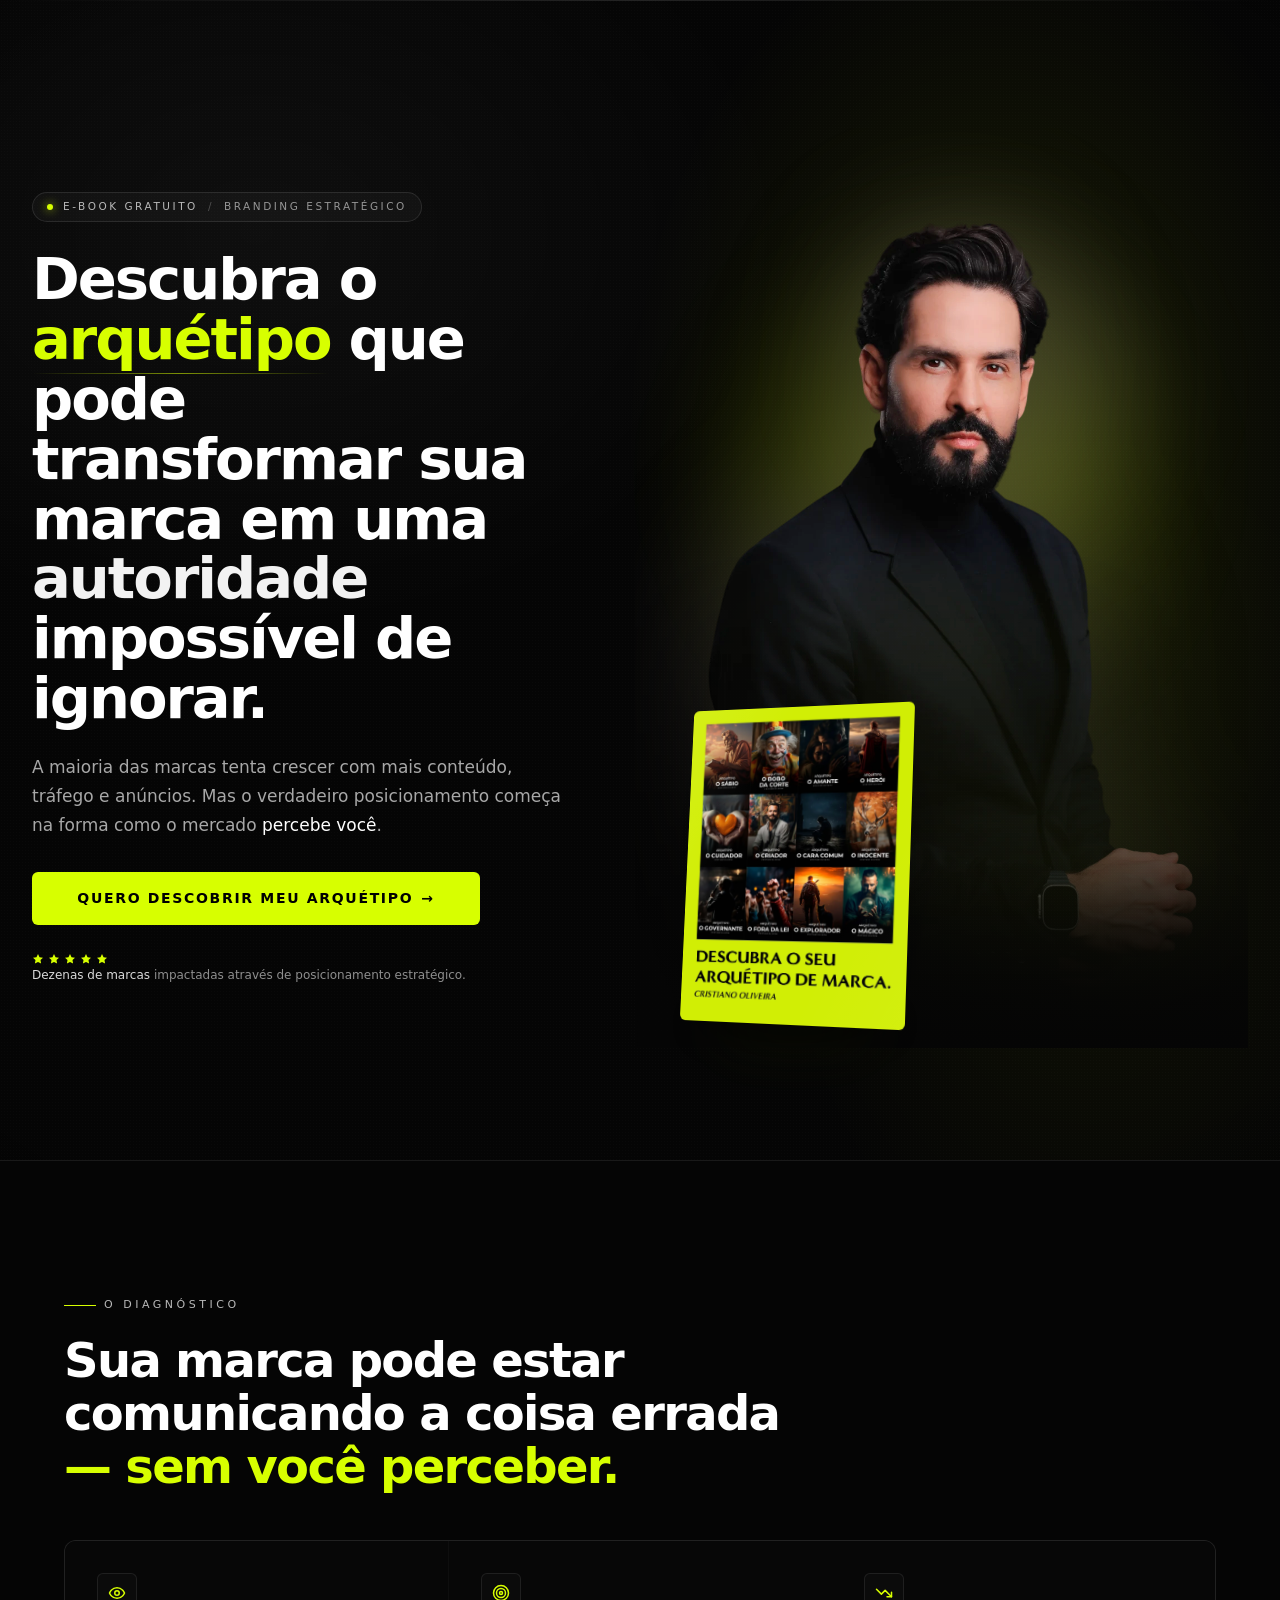
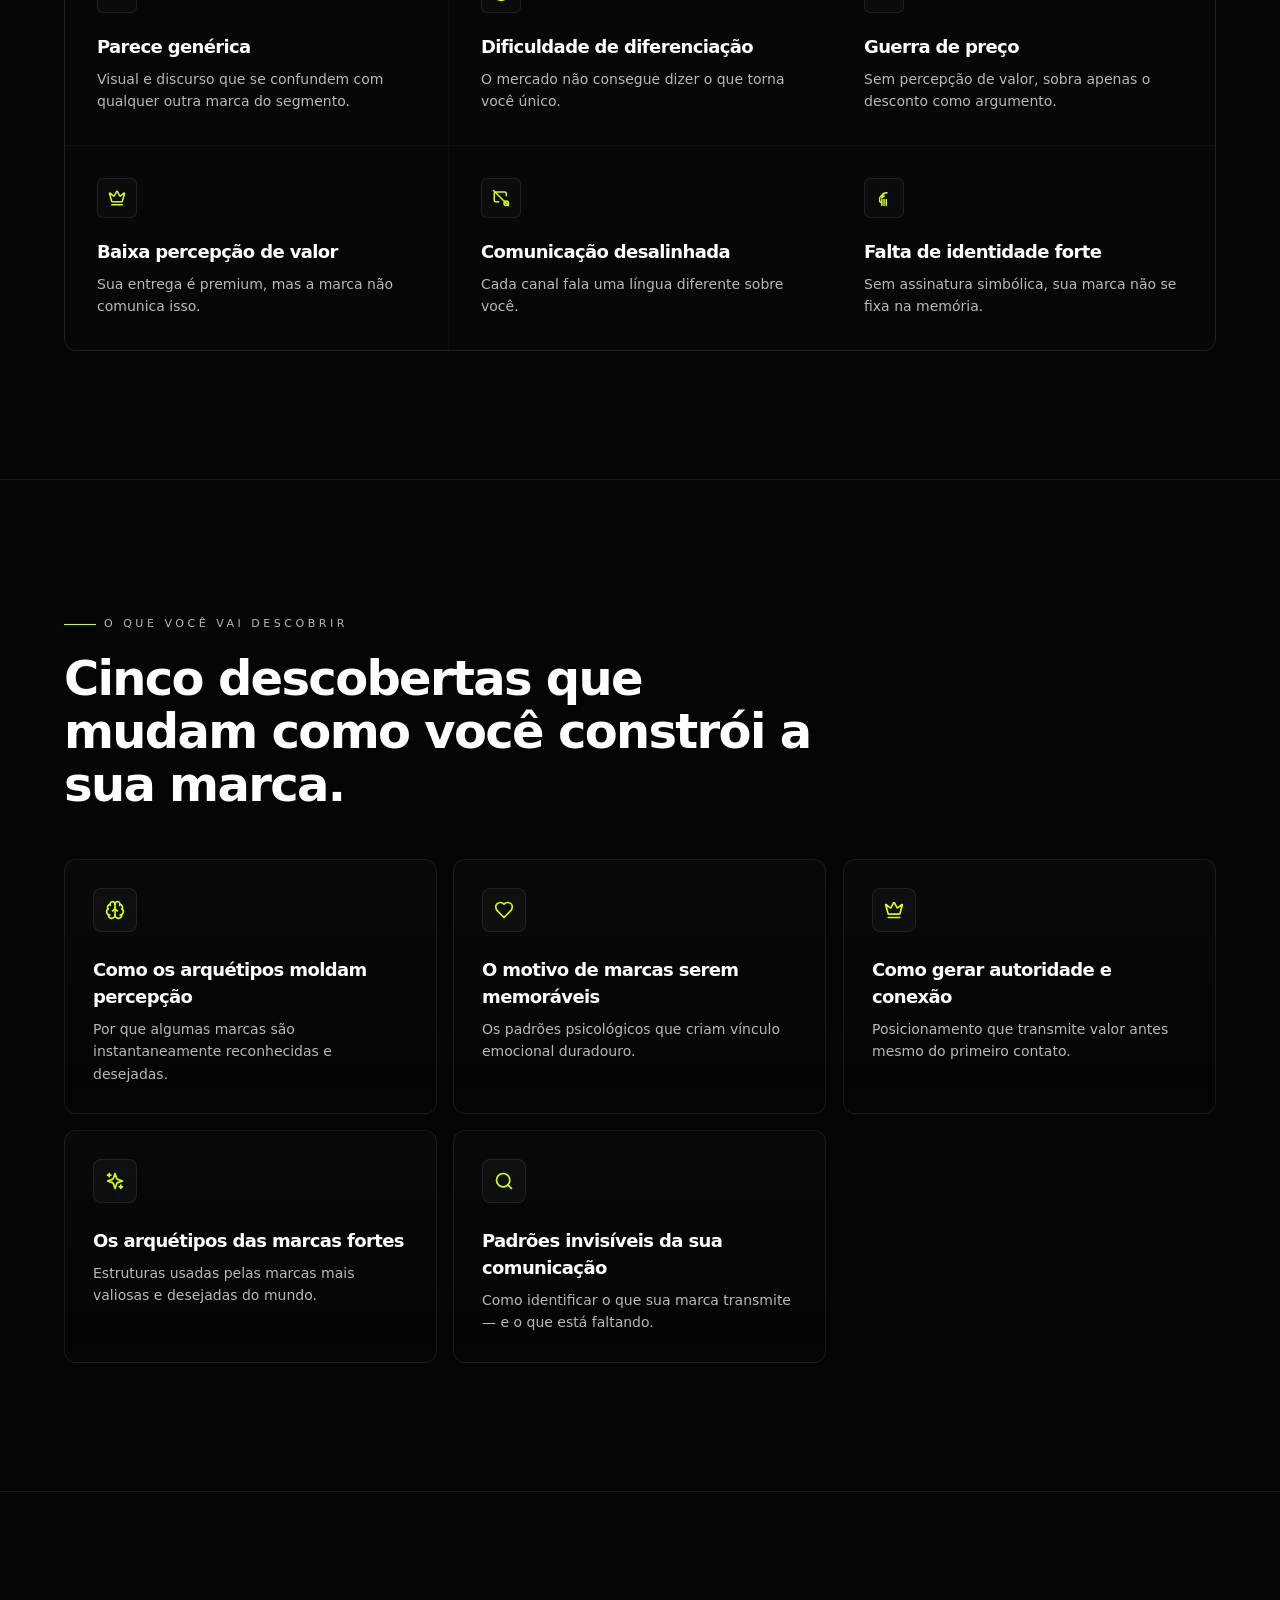
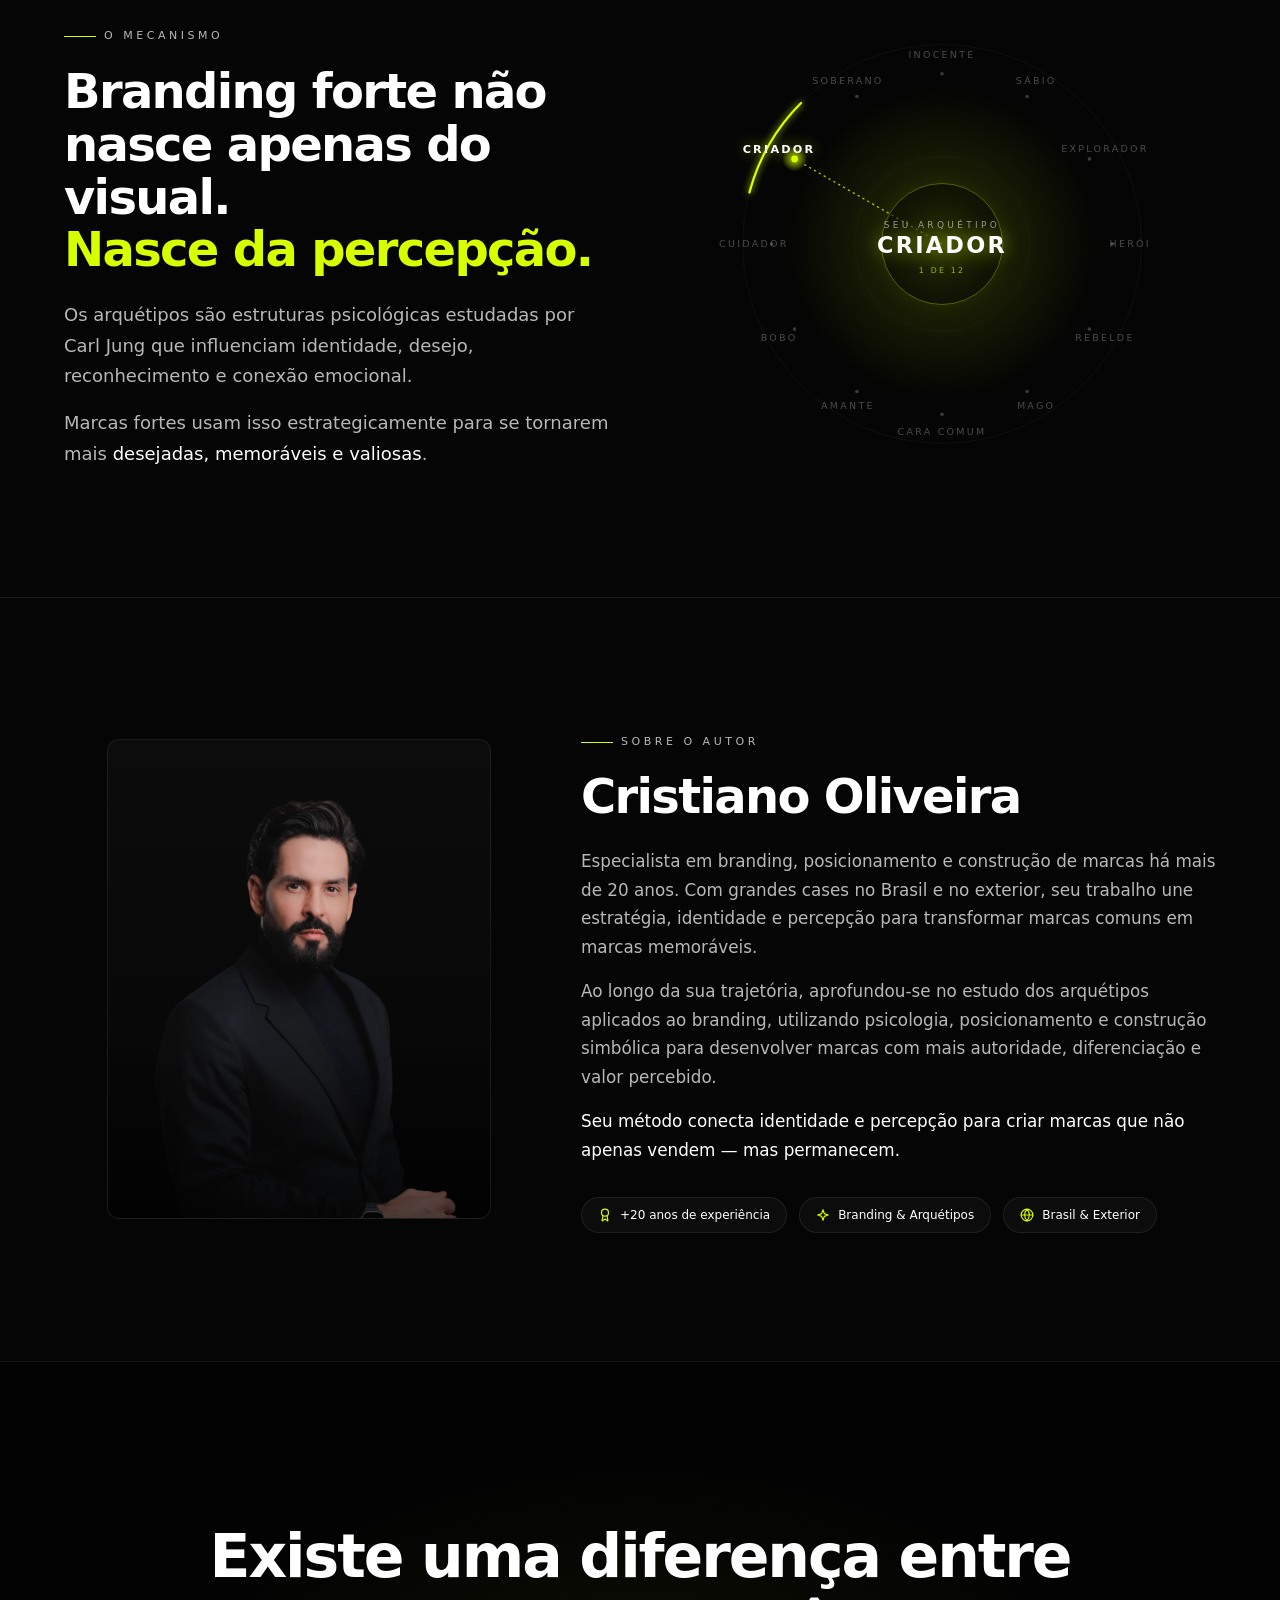
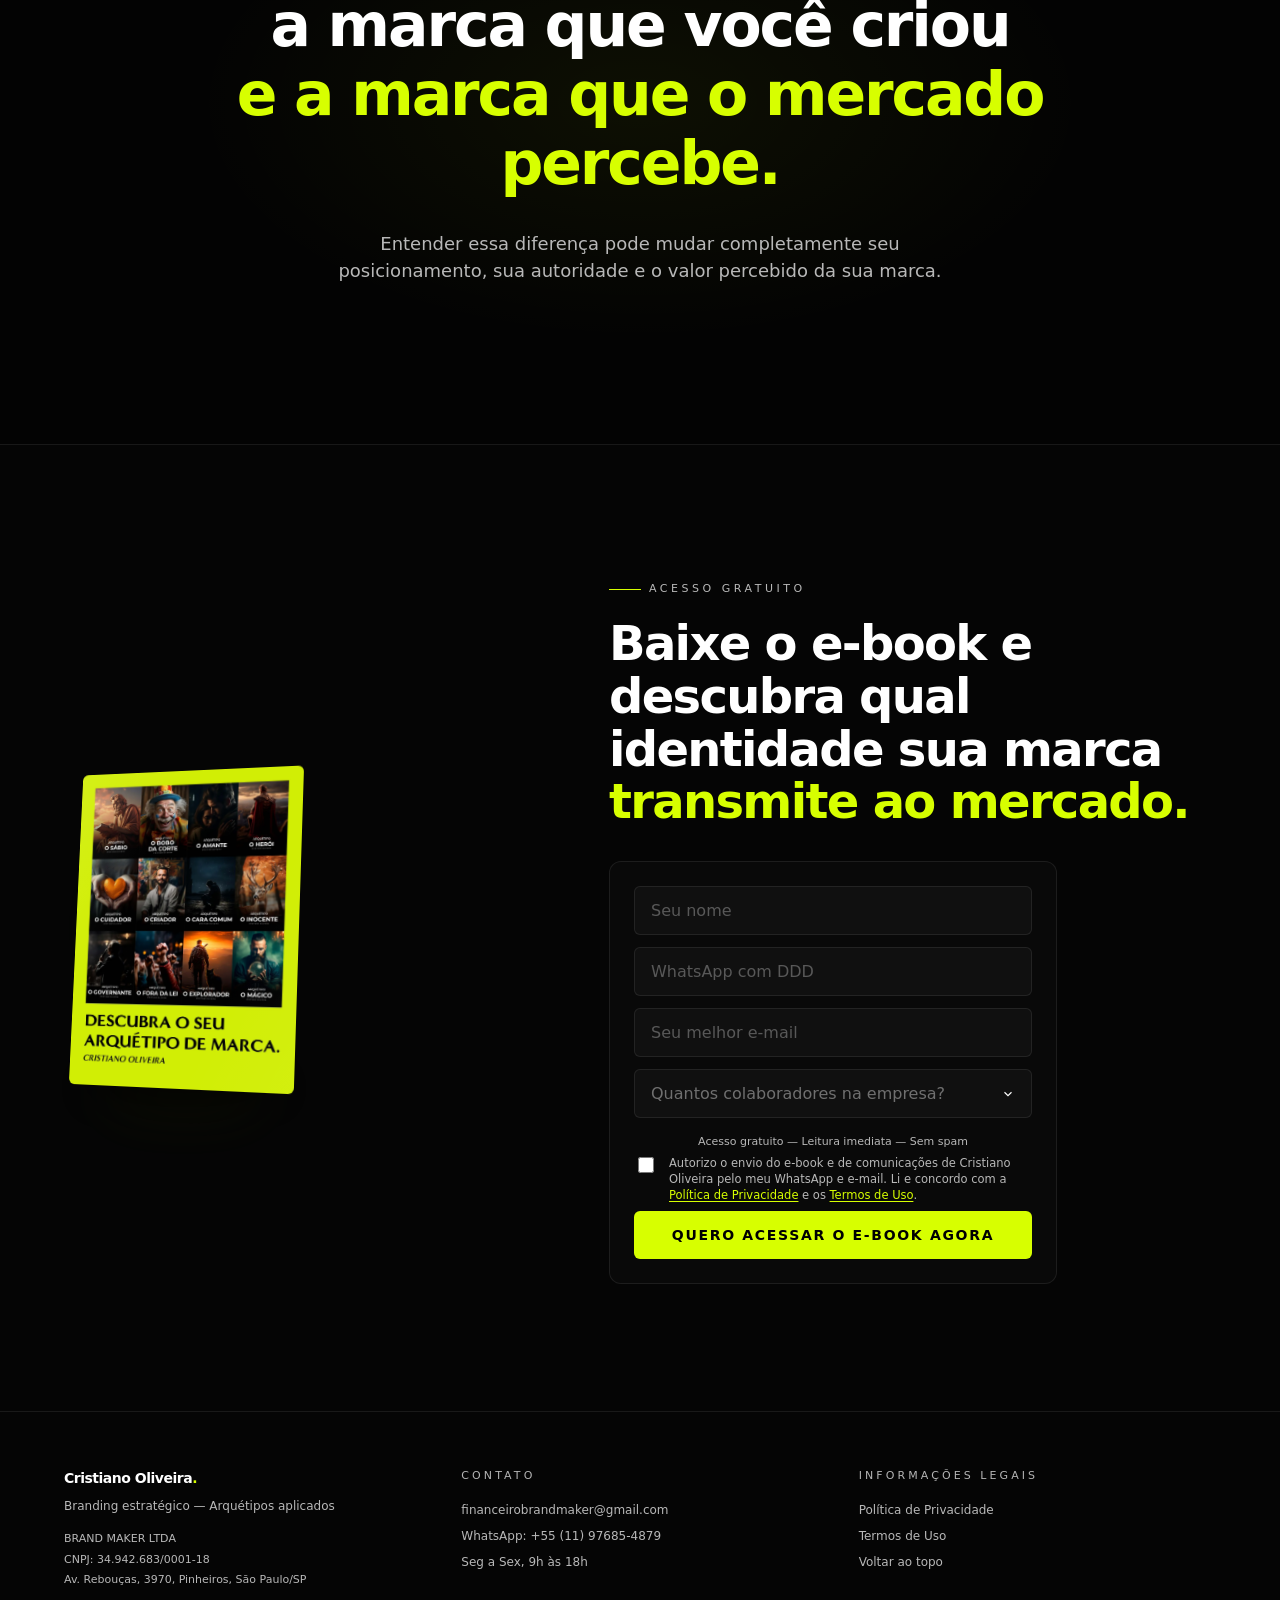
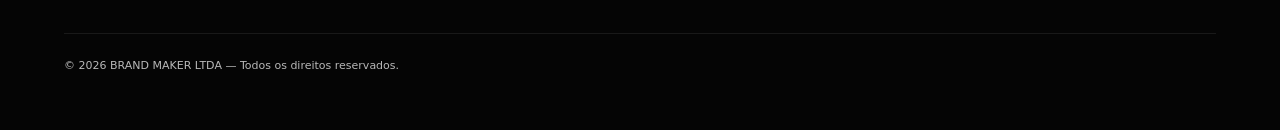
==== commit a53e9d32: "Rename index (1).html to index.html" ====
--- a/index.html
+++ b/index.html
@@ -522,17 +522,17 @@
       <div class="display-font footer-brand">Cristiano Oliveira<span class="dot">.</span></div>
       <p class="footer-tagline">Branding estratégico — Arquétipos aplicados</p>
       <div class="footer-meta">
-        <p>[RAZÃO SOCIAL LTDA]</p>
-        <p>CNPJ: [00.000.000/0001-00]</p>
-        <p>[Rua Exemplo, 123, Bairro, Cidade/UF, CEP 00000-000]</p>
+        <p>BRAND MAKER LTDA</p>
+        <p>CNPJ: 34.942.683/0001-18</p>
+        <p>Av. Rebouças, 3970, Pinheiros, São Paulo/SP</p>
       </div>
     </div>
 
     <div>
       <h3 class="footer-h">Contato</h3>
       <ul class="footer-list">
-        <li><a href="mailto:[contato@cristianooliveira.com.br]">[contato@cristianooliveira.com.br]</a></li>
-        <li><a href="[https://wa.me/5511900000000]" target="_blank" rel="noopener noreferrer">WhatsApp: [+55 (11) 90000-0000]</a></li>
+        <li><a href="mailto:financeirobrandmaker@gmail.com">financeirobrandmaker@gmail.com</a></li>
+        <li><a href="https://wa.me/5511976854879?text=Ol%C3%A1%21%20Acabei%20de%20baixar%20o%20e-book%20%2AArqu%C3%A9tipos%20de%20Marca%2A%20e%20tenho%20interesse%20em%20conversar%20sobre%20uma%20sess%C3%A3o%20estrat%C3%A9gica%20para%20a%20minha%20marca." target="_blank" rel="noopener noreferrer">WhatsApp: +55 (11) 97685-4879</a></li>
         <li>Seg a Sex, 9h às 18h</li>
       </ul>
     </div>
@@ -549,7 +549,7 @@
   </div>
 
   <div class="footer-bottom">
-    <p>© <span data-current-year>2026</span> [RAZÃO SOCIAL LTDA] — Todos os direitos reservados.</p>
+    <p>© <span data-current-year>2026</span> BRAND MAKER LTDA — Todos os direitos reservados.</p>
   </div>
 </footer>
 
--- a/styles.css
+++ b/styles.css
@@ -0,0 +1,1330 @@
+/* =========================================================================
+   Archetype Identity Lab — CSS escrito à mão
+   Reproduz fielmente o design system Tailwind v4 do projeto original.
+   Tokens em OKLCH, paleta neon-yellow + fundo preto absoluto.
+   ========================================================================= */
+
+/* ---------- TOKENS ---------- */
+:root {
+  --radius: 0.625rem;
+
+  /* Brand */
+  --brand-bg: #050505;
+  --brand-surface: #0a0a0a;
+  --brand-neon: #d7ff00;
+  --brand-neon-soft: #c6f500;
+  --brand-text: #ffffff;
+  --brand-muted: #b8b8b8;
+  --brand-line: rgba(255, 255, 255, 0.08);
+
+  /* Semantic (OKLCH) */
+  --background: oklch(0.06 0 0);
+  --foreground: oklch(1 0 0);
+  --card: oklch(0.09 0 0);
+  --muted-fg: oklch(0.78 0 0);
+  --border: oklch(1 0 0 / 8%);
+  --input-border: oklch(1 0 0 / 12%);
+
+  --container-max: 72rem; /* max-w-6xl */
+  --container-max-7xl: 80rem;
+}
+
+/* ---------- RESET ---------- */
+*,
+*::before,
+*::after {
+  box-sizing: border-box;
+  border: 0 solid var(--border);
+}
+html {
+  scroll-behavior: smooth;
+  background-color: var(--brand-bg);
+  -webkit-text-size-adjust: 100%;
+}
+body {
+  margin: 0;
+  background-color: var(--brand-bg);
+  color: var(--brand-text);
+  font-family: "Inter", ui-sans-serif, system-ui, -apple-system, "Segoe UI",
+    Roboto, sans-serif;
+  font-feature-settings: "ss01", "cv11";
+  -webkit-font-smoothing: antialiased;
+  text-rendering: optimizeLegibility;
+  line-height: 1.5;
+  overflow-x: hidden;
+}
+img,
+svg {
+  display: block;
+  max-width: 100%;
+}
+button {
+  font-family: inherit;
+  cursor: pointer;
+  background: transparent;
+  color: inherit;
+  border: 0;
+}
+input,
+select,
+textarea {
+  font-family: inherit;
+  font-size: inherit;
+  color: inherit;
+}
+a {
+  color: inherit;
+  text-decoration: none;
+}
+::selection {
+  background: var(--brand-neon);
+  color: #050505;
+}
+
+/* ---------- TIPOGRAFIA ---------- */
+.display-font {
+  font-family: "Inter", ui-sans-serif, system-ui, sans-serif;
+  letter-spacing: -0.035em;
+  font-weight: 600;
+}
+
+/* ---------- UTILITÁRIOS DE COR ---------- */
+.text-white { color: #fff; }
+.text-brand-muted { color: var(--brand-muted); }
+.text-brand-neon { color: var(--brand-neon); }
+.text-muted { color: oklch(0.78 0 0); }
+.bg-brand { background-color: var(--brand-bg); }
+.bg-brand-surface { background-color: var(--brand-surface); }
+.bg-neon { background-color: var(--brand-neon); }
+.border-brand-line { border-color: var(--brand-line); }
+
+/* ---------- EFEITOS DE BRILHO ---------- */
+.glow-neon {
+  box-shadow:
+    0 0 60px -10px rgba(215, 255, 0, 0.35),
+    0 0 200px -40px rgba(215, 255, 0, 0.25);
+}
+.text-glow-neon {
+  text-shadow: 0 0 24px rgba(215, 255, 0, 0.45);
+}
+
+/* ---------- REVEAL (fade-up via IntersectionObserver) ----------
+   IMPORTANTE: por padrão, tudo é visível (caso o JS não rode ou crawlers).
+   A animação só é aplicada quando o JS adiciona class="js" ao <html>. */
+.reveal {
+  opacity: 1;
+  transform: none;
+}
+.js .reveal {
+  opacity: 0;
+  transform: translateY(18px);
+  transition:
+    opacity 700ms cubic-bezier(0.22, 1, 0.36, 1),
+    transform 700ms cubic-bezier(0.22, 1, 0.36, 1);
+  will-change: opacity, transform;
+}
+.js .reveal.is-visible {
+  opacity: 1;
+  transform: translateY(0);
+}
+
+/* ---------- ACESSIBILIDADE: movimento reduzido ---------- */
+@media (prefers-reduced-motion: reduce) {
+  html { scroll-behavior: auto; }
+  .reveal,
+  .reveal.is-visible {
+    opacity: 1;
+    transform: none;
+    transition: none;
+  }
+  .animate-float { animation: none; }
+  .pulse-dot { animation: none; }
+}
+
+/* ---------- GRAIN BACKGROUND ---------- */
+.bg-grain {
+  background-image: radial-gradient(rgba(255, 255, 255, 0.03) 1px, transparent 1px);
+  background-size: 3px 3px;
+}
+
+/* ---------- ANIMAÇÕES ---------- */
+@keyframes float-y {
+  0%, 100% { transform: translateY(0px); }
+  50% { transform: translateY(-12px); }
+}
+.animate-float { animation: float-y 6s ease-in-out infinite; }
+
+@keyframes pulse-dot {
+  0%, 100% { r: 7; opacity: 0.7; }
+  50% { r: 12; opacity: 1; }
+}
+
+/* =========================================================================
+   LAYOUT — Section, container, grid
+   ========================================================================= */
+.section {
+  position: relative;
+  width: 100%;
+  padding: 5rem 1.25rem;  /* py-20 px-5 */
+}
+.section-inner {
+  margin-left: auto;
+  margin-right: auto;
+  width: 100%;
+  max-width: var(--container-max);
+}
+@media (min-width: 768px) {
+  .section { padding: 7rem 2rem; }  /* md:py-28 md:px-8 */
+}
+@media (min-width: 1024px) {
+  .section { padding-top: 8rem; padding-bottom: 8rem; }  /* lg:py-32 */
+}
+.section.no-pad-top { padding-top: 0; }
+.border-t-line { border-top: 1px solid var(--brand-line); }
+
+/* Section dark variant (Pattern Break) */
+.section-darker {
+  background-color: #030303;
+  padding: 7rem 1.25rem;
+}
+@media (min-width: 768px) {
+  .section-darker { padding: 10rem 2rem; }
+}
+
+/* Eyebrow */
+.eyebrow {
+  display: inline-flex;
+  align-items: center;
+  gap: 0.5rem;
+  margin-bottom: 1.25rem;
+  font-size: 11px;
+  text-transform: uppercase;
+  letter-spacing: 0.32em;
+  color: var(--brand-muted);
+}
+.eyebrow::before {
+  content: "";
+  display: inline-block;
+  width: 2rem;
+  height: 1px;
+  background: var(--brand-neon);
+}
+
+/* =========================================================================
+   HERO
+   ========================================================================= */
+.hero {
+  position: relative;
+  isolation: isolate;
+  display: flex;
+  flex-direction: column;
+  min-height: 100svh;
+  overflow: hidden;
+  padding: 1.5rem 1.25rem 1.5rem;
+}
+@media (min-width: 768px) {
+  .hero { padding: 7rem 2rem 7rem; }
+}
+@media (min-width: 1024px) {
+  .hero {
+    min-height: 100vh;
+    display: block;
+    padding-top: 8rem;
+    padding-bottom: 7rem;
+  }
+}
+
+.hero-bg-base,
+.hero-bg-key,
+.hero-bg-ambient,
+.hero-bg-vignette,
+.hero-bg-grain,
+.hero-top-hairline {
+  position: absolute;
+  inset: 0;
+  pointer-events: none;
+}
+.hero-bg-base { background-color: #050505; z-index: -30; }
+.hero-bg-key {
+  z-index: -20;
+  background:
+    radial-gradient(45% 70% at 78% 38%, rgba(217, 255, 0, 0.10), transparent 65%),
+    radial-gradient(35% 55% at 85% 75%, rgba(217, 255, 0, 0.05), transparent 70%);
+}
+.hero-bg-ambient {
+  z-index: -20;
+  background: radial-gradient(60% 50% at 20% 20%, rgba(255, 255, 255, 0.04), transparent 70%);
+}
+.hero-bg-vignette {
+  z-index: -10;
+  background: radial-gradient(120% 100% at 50% 50%, transparent 55%, rgba(0, 0, 0, 0.55) 100%);
+}
+.hero-bg-grain {
+  z-index: -10;
+  background-image: radial-gradient(rgba(255, 255, 255, 0.03) 1px, transparent 1px);
+  background-size: 3px 3px;
+  opacity: 0.4;
+  mix-blend-mode: screen;
+}
+.hero-top-hairline {
+  inset: 0 0 auto 0;
+  height: 1px;
+  z-index: -10;
+  background: linear-gradient(90deg, transparent, rgba(255, 255, 255, 0.12), transparent);
+}
+
+.hero-grid {
+  margin: 0 auto;
+  display: flex;
+  flex-direction: column;
+  width: 100%;
+  max-width: var(--container-max-7xl);
+  flex: 1;
+}
+@media (min-width: 1024px) {
+  .hero-grid {
+    display: grid;
+    flex: none;
+    grid-template-columns: 1.05fr 1fr;
+    align-items: center;
+    gap: 2.5rem;
+  }
+}
+@media (min-width: 1280px) {
+  .hero-grid { gap: 4rem; }
+}
+
+.hero-copy {
+  position: relative;
+  z-index: 10;
+  margin-top: auto;
+}
+@media (min-width: 1024px) {
+  .hero-copy { order: 1; margin-top: 0; }
+}
+
+.hero-badge {
+  display: inline-flex;
+  align-items: center;
+  gap: 0.625rem;
+  margin-bottom: 0.75rem;
+  padding: 0.375rem 0.875rem;
+  border: 1px solid rgba(255, 255, 255, 0.1);
+  background: rgba(255, 255, 255, 0.03);
+  border-radius: 9999px;
+  font-size: 10.5px;
+  font-weight: 500;
+  text-transform: uppercase;
+  letter-spacing: 0.24em;
+  color: rgba(255, 255, 255, 0.7);
+  backdrop-filter: blur(12px);
+  -webkit-backdrop-filter: blur(12px);
+}
+@media (min-width: 1024px) { .hero-badge { margin-bottom: 1.75rem; } }
+.hero-badge .dot {
+  display: inline-block;
+  width: 0.375rem;
+  height: 0.375rem;
+  border-radius: 9999px;
+  background: var(--brand-neon);
+  box-shadow: 0 0 10px rgba(217, 255, 0, 0.8);
+}
+.hero-badge .sep { color: rgba(255, 255, 255, 0.25); }
+.hero-badge .alt { color: rgba(255, 255, 255, 0.55); }
+
+.hero-title {
+  font-size: 1.85rem;
+  line-height: 1.04;
+  letter-spacing: -0.035em;
+  color: #fff;
+  margin: 0;
+}
+@media (min-width: 640px) { .hero-title { font-size: 2.4rem; } }
+@media (min-width: 1024px) { .hero-title { font-size: 3.6rem; } }
+.hero-title .neon {
+  position: relative;
+  display: inline-block;
+  color: var(--brand-neon);
+}
+.hero-title .neon::after {
+  content: "";
+  position: absolute;
+  left: 0;
+  right: 0;
+  bottom: -4px;
+  height: 1px;
+  background: linear-gradient(90deg, transparent, rgba(217, 255, 0, 0.55), transparent);
+}
+.hero-title .soft { color: rgba(255, 255, 255, 0.95); }
+
+.hero-sub {
+  margin-top: 0.75rem;
+  max-width: 560px;
+  font-size: 15px;
+  line-height: 1.7;
+  color: rgba(255, 255, 255, 0.65);
+  display: none;
+}
+@media (min-width: 768px) { .hero-sub { display: block; font-size: 17px; } }
+@media (min-width: 1024px) { .hero-sub { margin-top: 1.5rem; } }
+.hero-sub strong { color: #fff; font-weight: inherit; }
+
+/* Hero CTA */
+.btn-neon {
+  position: relative;
+  display: inline-flex;
+  align-items: center;
+  justify-content: center;
+  gap: 0.5rem;
+  background: var(--brand-neon);
+  color: #000;
+  padding: 0.875rem 1.5rem;
+  border-radius: 0.375rem;
+  font-size: 13px;
+  font-weight: 600;
+  letter-spacing: 0.12em;
+  transition: all 200ms;
+  text-align: center;
+}
+.btn-neon:hover {
+  background: var(--brand-neon-soft);
+  box-shadow: 0 0 50px -10px rgba(215, 255, 0, 0.7);
+}
+.btn-neon:disabled { opacity: 0.6; cursor: not-allowed; }
+.btn-neon .arrow { transition: transform 200ms; display: inline-block; }
+.btn-neon:hover .arrow { transform: translateX(4px); }
+@media (min-width: 768px) { .btn-neon { font-size: 14px; } }
+
+.hero-cta-wrap {
+  margin-top: 1rem;
+  width: 100%;
+  max-width: 28rem;
+}
+@media (min-width: 1024px) {
+  .hero-cta-wrap { margin-top: 2rem; }
+  .hero-cta-wrap .btn-neon { padding: 1rem 1.5rem; }
+}
+.hero-cta-wrap .btn-neon { width: 100%; }
+
+/* Social proof */
+.proof {
+  margin-top: 1rem;
+  display: flex;
+  align-items: center;
+  gap: 0.75rem;
+}
+@media (min-width: 1024px) { .proof { margin-top: 1.75rem; gap: 1rem; } }
+.proof .stars {
+  display: flex;
+  align-items: center;
+  gap: 0.25rem;
+}
+.proof .stars svg {
+  width: 0.75rem;
+  height: 0.75rem;
+  color: var(--brand-neon);
+  fill: currentColor;
+}
+.proof p {
+  margin: 2px 0 0;
+  font-size: 11px;
+  line-height: 1.4;
+  color: rgba(255, 255, 255, 0.55);
+}
+@media (min-width: 1024px) { .proof p { font-size: 12px; } }
+.proof p strong { color: rgba(255, 255, 255, 0.85); font-weight: inherit; }
+
+/* Hero image / right column */
+.hero-right {
+  position: absolute;
+  inset: 0 0 auto 0;
+  top: 0;
+  z-index: 0;
+  display: flex;
+  height: 68%;
+  align-items: flex-start;
+  justify-content: center;
+  pointer-events: none;
+}
+@media (min-width: 1024px) {
+  .hero-right {
+    position: relative;
+    inset: auto;
+    order: 2;
+    pointer-events: auto;
+    height: auto;
+    min-height: 860px;
+    align-items: flex-end;
+    z-index: auto;
+  }
+}
+.hero-right .backlight {
+  position: absolute;
+  left: 50%;
+  top: 38%;
+  width: 420px;
+  height: 420px;
+  transform: translate(-50%, -50%);
+  border-radius: 9999px;
+  filter: blur(48px);
+  pointer-events: none;
+  background: radial-gradient(closest-side, rgba(217, 255, 0, 0.32), rgba(217, 255, 0, 0.08) 55%, transparent 78%);
+}
+@media (min-width: 1024px) {
+  .hero-right .backlight { width: 640px; height: 640px; }
+}
+.hero-right .rimlight {
+  position: absolute;
+  left: 60%;
+  top: 28%;
+  width: 360px;
+  height: 360px;
+  transform: translate(-50%, -50%);
+  border-radius: 9999px;
+  filter: blur(48px);
+  pointer-events: none;
+  background: radial-gradient(closest-side, rgba(255, 240, 200, 0.18), rgba(255, 240, 200, 0.05) 50%, transparent 75%);
+}
+@media (min-width: 1024px) {
+  .hero-right .rimlight { width: 520px; height: 520px; }
+}
+.hero-right .cristiano-img {
+  position: relative;
+  z-index: 1;
+  height: 100%;
+  width: auto;
+  max-width: none;
+  object-fit: contain;
+  object-position: top;
+  pointer-events: none;
+  filter:
+    brightness(1.09) contrast(1.05) saturate(1.06)
+    drop-shadow(0 0 60px rgba(255, 240, 200, 0.18))
+    drop-shadow(0 30px 50px rgba(0, 0, 0, 0.55));
+  -webkit-mask-image: linear-gradient(
+    180deg,
+    #000 0%,
+    #000 45%,
+    rgba(0, 0, 0, 0.55) 70%,
+    rgba(0, 0, 0, 0.15) 88%,
+    transparent 100%
+  );
+  mask-image: linear-gradient(
+    180deg,
+    #000 0%,
+    #000 45%,
+    rgba(0, 0, 0, 0.55) 70%,
+    rgba(0, 0, 0, 0.15) 88%,
+    transparent 100%
+  );
+}
+@media (min-width: 1024px) { .hero-right .cristiano-img { height: 920px; } }
+.hero-right .bottom-blend {
+  position: absolute;
+  inset: auto 0 0 0;
+  height: 14rem;
+  z-index: 2;
+  pointer-events: none;
+  background: linear-gradient(
+    180deg,
+    transparent 0%,
+    rgba(5, 5, 5, 0.45) 40%,
+    rgba(5, 5, 5, 0.85) 75%,
+    #050505 100%
+  );
+}
+@media (min-width: 1024px) { .hero-right .bottom-blend { height: 12rem; } }
+
+/* E-book accent on hero (mobile chest height, desktop bottom-left) */
+.hero-book {
+  position: absolute;
+  left: 1.25rem;
+  top: 36%;
+  z-index: 3;
+  transform-origin: top left;
+  transform: scale(0.5);
+}
+@media (min-width: 640px) {
+  .hero-book { left: 1.75rem; top: 34%; transform: scale(0.6); }
+}
+@media (min-width: 1024px) {
+  .hero-book {
+    left: 2.5rem;
+    top: auto;
+    bottom: 1.5rem;
+    transform-origin: bottom left;
+    transform: scale(1);
+  }
+}
+
+/* =========================================================================
+   E-BOOK MOCKUP
+   ========================================================================= */
+.ebook {
+  position: relative;
+  width: 240px;
+  height: 320px;
+}
+.ebook.lg { width: 320px; height: 427px; }
+.ebook .halo {
+  position: absolute;
+  inset: -1rem;
+  border-radius: 1rem;
+  filter: blur(32px);
+  opacity: 0.4;
+  background: radial-gradient(closest-side, rgba(215, 255, 0, 0.22), rgba(215, 255, 0, 0.05) 55%, transparent 70%);
+}
+.ebook .wrap {
+  position: relative;
+  height: 100%;
+  width: 100%;
+  transform: perspective(1400px) rotateY(-22deg) rotateX(6deg);
+  transform-style: preserve-3d;
+}
+.ebook .spine {
+  position: absolute;
+  left: 0;
+  top: 0;
+  width: 0.75rem;
+  height: 100%;
+  border-radius: 0.375rem 0 0 0.375rem;
+  background: linear-gradient(to right, rgba(0, 0, 0, 0.85), rgba(0, 0, 0, 0));
+  transform: translateZ(-1px);
+}
+.ebook .cover {
+  position: relative;
+  height: 100%;
+  width: 100%;
+  overflow: hidden;
+  border-radius: 0.375rem;
+  box-shadow:
+    0 40px 80px -30px rgba(0, 0, 0, 0.9),
+    inset 0 0 0 1px rgba(255, 255, 255, 0.06);
+}
+.ebook .cover img {
+  height: 100%;
+  width: 100%;
+  object-fit: cover;
+}
+.ebook .gloss {
+  position: absolute;
+  inset: 0;
+  pointer-events: none;
+  background: linear-gradient(
+    115deg,
+    rgba(255, 255, 255, 0.08) 0%,
+    rgba(255, 255, 255, 0) 30%,
+    rgba(255, 255, 255, 0) 70%,
+    rgba(255, 255, 255, 0.04) 100%
+  );
+}
+.ebook .floor-shadow {
+  position: absolute;
+  left: 50%;
+  bottom: -0.75rem;
+  width: 80%;
+  height: 1.5rem;
+  transform: translateX(-50%);
+  border-radius: 50%;
+  background: rgba(0, 0, 0, 0.85);
+  opacity: 0.3;
+  filter: blur(16px);
+}
+.ebook .floor-glow {
+  position: absolute;
+  left: 50%;
+  bottom: -1.5rem;
+  width: 70%;
+  height: 2rem;
+  transform: translateX(-50%);
+  border-radius: 50%;
+  background: rgba(217, 255, 0, 0.18);
+  opacity: 0.25;
+  filter: blur(28px);
+}
+@media (min-width: 1024px) {
+  .ebook .floor-shadow { opacity: 0.7; }
+  .ebook .floor-glow { opacity: 0.4; }
+}
+
+/* =========================================================================
+   PROBLEM SECTION (cards grid)
+   ========================================================================= */
+.section-title {
+  font-size: 1.875rem;
+  line-height: 1.1;
+  max-width: 48rem;
+  margin: 0;
+}
+@media (min-width: 768px) { .section-title { font-size: 3rem; } }
+.section-title .neon { color: var(--brand-neon); }
+
+.problem-grid {
+  margin-top: 3rem;
+  display: grid;
+  grid-template-columns: 1fr;
+  gap: 1px;
+  overflow: hidden;
+  border-radius: 0.75rem;
+  border: 1px solid var(--brand-line);
+  background: rgba(255, 255, 255, 0.04);
+}
+@media (min-width: 640px) { .problem-grid { grid-template-columns: repeat(2, 1fr); } }
+@media (min-width: 1024px) { .problem-grid { grid-template-columns: repeat(3, 1fr); } }
+.problem-card {
+  position: relative;
+  background: #070707;
+  padding: 1.5rem;
+  transition: background-color 200ms;
+}
+.problem-card:hover { background: #0b0b0b; }
+@media (min-width: 768px) { .problem-card { padding: 2rem; } }
+.problem-card .icon-tile,
+.benefit-card .icon-tile {
+  display: inline-flex;
+  width: 2.5rem;
+  height: 2.5rem;
+  align-items: center;
+  justify-content: center;
+  border: 1px solid var(--brand-line);
+  background: rgba(255, 255, 255, 0.02);
+  border-radius: 0.375rem;
+  margin-bottom: 1.25rem;
+}
+.problem-card .icon-tile svg {
+  width: 18px;
+  height: 18px;
+  color: var(--brand-neon);
+}
+.problem-card h3,
+.benefit-card h3 {
+  font-size: 1.125rem;
+  color: #fff;
+  margin: 0;
+}
+.problem-card p,
+.benefit-card p {
+  margin: 0.5rem 0 0;
+  font-size: 0.875rem;
+  line-height: 1.6;
+  color: var(--brand-muted);
+}
+
+/* =========================================================================
+   BENEFITS SECTION
+   ========================================================================= */
+.benefit-grid {
+  margin-top: 3rem;
+  display: grid;
+  grid-template-columns: 1fr;
+  gap: 1rem;
+}
+@media (min-width: 768px) { .benefit-grid { grid-template-columns: repeat(2, 1fr); } }
+@media (min-width: 1024px) { .benefit-grid { grid-template-columns: repeat(3, 1fr); } }
+.benefit-card {
+  position: relative;
+  overflow: hidden;
+  border-radius: 0.75rem;
+  border: 1px solid var(--brand-line);
+  background: linear-gradient(to bottom, rgba(255, 255, 255, 0.02), transparent);
+  padding: 1.75rem;
+  transition: border-color 200ms, background-color 200ms;
+}
+.benefit-card:hover {
+  border-color: rgba(215, 255, 0, 0.25);
+  background-color: rgba(255, 255, 255, 0.03);
+}
+.benefit-card .icon-tile {
+  width: 2.75rem;
+  height: 2.75rem;
+  background: rgba(255, 255, 255, 0.03);
+  border-radius: 0.5rem;
+  margin-bottom: 1.5rem;
+}
+.benefit-card .icon-tile svg {
+  width: 1.25rem;
+  height: 1.25rem;
+  color: var(--brand-neon);
+}
+
+/* =========================================================================
+   MECHANISM SECTION (wheel + copy)
+   ========================================================================= */
+.mech-grid {
+  display: grid;
+  align-items: center;
+  gap: 3.5rem;
+}
+@media (min-width: 1024px) { .mech-grid { grid-template-columns: 1fr 1fr; } }
+.mech-text p {
+  margin: 1rem 0 0;
+  font-size: 1rem;
+  line-height: 1.7;
+  color: var(--brand-muted);
+  max-width: 36rem;
+}
+@media (min-width: 768px) { .mech-text p { font-size: 1.125rem; } }
+.mech-text p.lead-1 { margin-top: 1.5rem; }
+.mech-text p strong { color: #fff; font-weight: inherit; }
+
+.mech-wheel-wrap {
+  position: relative;
+  display: flex;
+  align-items: center;
+  justify-content: center;
+}
+.mech-wheel {
+  position: relative;
+  aspect-ratio: 1 / 1;
+  width: 100%;
+  max-width: 28rem;
+}
+.mech-wheel .center-halo {
+  position: absolute;
+  inset: 0;
+  border-radius: 9999px;
+  background: radial-gradient(closest-side, rgba(215, 255, 0, 0.18), transparent 70%);
+}
+.mech-wheel svg {
+  position: relative;
+  height: 100%;
+  width: 100%;
+}
+
+/* =========================================================================
+   AUTHOR SECTION
+   ========================================================================= */
+.author-grid {
+  display: grid;
+  align-items: center;
+  gap: 3rem;
+}
+@media (min-width: 1024px) { .author-grid { grid-template-columns: 0.85fr 1.15fr; } }
+
+.author-photo-wrap {
+  position: relative;
+  margin: 0 auto;
+  width: 100%;
+  max-width: 24rem;
+}
+.author-photo-glow {
+  position: absolute;
+  inset: -1.5rem;
+  border-radius: 1rem;
+  filter: blur(48px);
+  background: radial-gradient(closest-side, rgba(215, 255, 0, 0.18), transparent 70%);
+}
+.author-photo {
+  position: relative;
+  aspect-ratio: 4 / 5;
+  overflow: hidden;
+  border-radius: 0.75rem;
+  border: 1px solid var(--brand-line);
+  background: linear-gradient(to bottom, #0c0c0c, #050505);
+}
+.author-photo img {
+  height: 100%;
+  width: 100%;
+  object-fit: cover;
+  object-position: top;
+}
+.author-photo .photo-fade {
+  position: absolute;
+  inset: 0;
+  pointer-events: none;
+  background: linear-gradient(180deg, transparent 60%, rgba(0, 0, 0, 0.6) 100%);
+}
+
+.author-body p {
+  margin: 0 0 1rem;
+  font-size: 1rem;
+  line-height: 1.7;
+  color: var(--brand-muted);
+}
+@media (min-width: 768px) { .author-body p { font-size: 1.05rem; } }
+.author-body p.bright { color: #fff; }
+.author-body { margin-top: 1.5rem; }
+
+.author-badges {
+  margin-top: 2rem;
+  display: flex;
+  flex-wrap: wrap;
+  gap: 0.75rem;
+}
+.author-badge {
+  display: inline-flex;
+  align-items: center;
+  gap: 0.5rem;
+  padding: 0.5rem 1rem;
+  border: 1px solid var(--brand-line);
+  background: rgba(255, 255, 255, 0.03);
+  border-radius: 9999px;
+  font-size: 0.75rem;
+  color: #fff;
+}
+.author-badge svg {
+  width: 14px;
+  height: 14px;
+  color: var(--brand-neon);
+}
+
+/* =========================================================================
+   PATTERN BREAK
+   ========================================================================= */
+.pattern-bg {
+  position: absolute;
+  inset: 0;
+  pointer-events: none;
+  background: radial-gradient(50% 50% at 50% 50%, rgba(215, 255, 0, 0.05), transparent 70%);
+}
+.pattern-text {
+  font-size: 1.875rem;
+  line-height: 1.15;
+  color: #fff;
+  margin: 0;
+  text-align: center;
+}
+@media (min-width: 640px) { .pattern-text { font-size: 2.25rem; } }
+@media (min-width: 768px) { .pattern-text { font-size: 3.75rem; } }
+.pattern-text .neon { color: var(--brand-neon); }
+.pattern-sub {
+  max-width: 42rem;
+  margin: 2rem auto 0;
+  font-size: 1rem;
+  color: var(--brand-muted);
+  text-align: center;
+}
+@media (min-width: 768px) { .pattern-sub { font-size: 1.125rem; } }
+
+/* =========================================================================
+   FINAL CTA SECTION
+   ========================================================================= */
+.final-grid {
+  display: grid;
+  align-items: center;
+  gap: 3rem;
+}
+@media (min-width: 1024px) { .final-grid { grid-template-columns: 0.9fr 1.1fr; } }
+
+.final-ebook-wrap {
+  display: flex;
+  justify-content: center;
+}
+@media (min-width: 1024px) { .final-ebook-wrap { justify-content: flex-start; } }
+
+.form-card {
+  margin-top: 2rem;
+  max-width: 28rem;
+  border-radius: 0.75rem;
+  border: 1px solid var(--brand-line);
+  background: rgba(255, 255, 255, 0.02);
+  padding: 1.25rem;
+  backdrop-filter: blur(4px);
+  -webkit-backdrop-filter: blur(4px);
+}
+@media (min-width: 768px) { .form-card { padding: 1.5rem; } }
+
+/* =========================================================================
+   FORM
+   ========================================================================= */
+.form-row { margin-bottom: 0.75rem; }
+.form-row:last-of-type { margin-bottom: 0; }
+
+.input {
+  width: 100%;
+  border-radius: 0.375rem;
+  border: 1px solid var(--brand-line);
+  background: rgba(255, 255, 255, 0.03);
+  padding: 0.875rem 1rem;
+  font-size: 1rem;
+  color: #fff;
+  outline: none;
+  transition: all 200ms;
+}
+.input::placeholder { color: rgba(255, 255, 255, 0.3); }
+.input:focus {
+  border-color: var(--brand-neon);
+  background: rgba(255, 255, 255, 0.05);
+  box-shadow: 0 0 0 2px rgba(215, 255, 0, 0.2);
+}
+.input[aria-invalid="true"] { border-color: rgba(248, 113, 113, 0.5); }
+
+.select {
+  appearance: none;
+  -webkit-appearance: none;
+  background-image: url("data:image/svg+xml;utf8,<svg xmlns='http://www.w3.org/2000/svg' viewBox='0 0 24 24' fill='none' stroke='%23ffffff' stroke-width='2'><path d='M6 9l6 6 6-6'/></svg>");
+  background-repeat: no-repeat;
+  background-position: right 1rem center;
+  background-size: 14px;
+  padding-right: 2.5rem;
+  color: rgba(255, 255, 255, 0.4);
+}
+.select.has-value { color: #fff; }
+.select option { background: #000; color: #fff; }
+.select option:disabled { color: rgba(255, 255, 255, 0.6); }
+
+.error-msg {
+  margin: 0.25rem 0 0;
+  font-size: 0.75rem;
+  color: #f87171;
+}
+
+.form-helper {
+  padding-top: 0.25rem;
+  text-align: center;
+  font-size: 11px;
+  color: var(--brand-muted);
+  margin: 0;
+}
+
+.optin-wrap { padding-top: 0.25rem; }
+.optin {
+  display: flex;
+  align-items: flex-start;
+  gap: 0.75rem;
+  cursor: pointer;
+  text-align: left;
+}
+.optin input[type="checkbox"] {
+  margin-top: 2px;
+  width: 16px;
+  height: 16px;
+  flex-shrink: 0;
+  border: 1px solid var(--brand-line);
+  background: rgba(255, 255, 255, 0.03);
+  border-radius: 2px;
+  accent-color: var(--brand-neon);
+  cursor: pointer;
+}
+.optin span {
+  font-size: 11.5px;
+  line-height: 1.4;
+  color: var(--brand-muted);
+}
+.optin a {
+  color: var(--brand-neon);
+  text-decoration: underline;
+  text-underline-offset: 2px;
+}
+
+.btn-submit {
+  margin-top: 0.5rem;
+  width: 100%;
+  padding: 1rem 1.5rem;
+  font-size: 0.875rem;
+}
+
+/* =========================================================================
+   FOOTER
+   ========================================================================= */
+.footer {
+  border-top: 1px solid var(--brand-line);
+  padding: 3rem 1.25rem;
+}
+@media (min-width: 768px) { .footer { padding: 3.5rem 2rem; } }
+.footer-inner {
+  margin: 0 auto;
+  display: grid;
+  gap: 2.5rem;
+  width: 100%;
+  max-width: var(--container-max);
+}
+@media (min-width: 768px) { .footer-inner { grid-template-columns: repeat(3, 1fr); } }
+.footer-brand {
+  font-size: 0.875rem;
+  color: #fff;
+}
+.footer-brand .dot { color: var(--brand-neon); }
+.footer-tagline {
+  margin: 0.5rem 0 0;
+  font-size: 0.75rem;
+  color: var(--brand-muted);
+}
+.footer-meta {
+  margin-top: 1rem;
+}
+.footer-meta p {
+  margin: 0 0 0.25rem;
+  font-size: 11px;
+  line-height: 1.5;
+  color: var(--brand-muted);
+}
+.footer-h {
+  margin: 0;
+  font-size: 11px;
+  text-transform: uppercase;
+  letter-spacing: 0.28em;
+  color: rgba(255, 255, 255, 0.7);
+  font-weight: 400;
+}
+.footer-list {
+  list-style: none;
+  margin: 1rem 0 0;
+  padding: 0;
+}
+.footer-list li {
+  font-size: 0.75rem;
+  color: var(--brand-muted);
+  margin-bottom: 0.5rem;
+}
+.footer-list a:hover { color: #fff; }
+.footer-bottom {
+  margin: 2.5rem auto 0;
+  border-top: 1px solid var(--brand-line);
+  padding-top: 1.5rem;
+  max-width: var(--container-max);
+  font-size: 11px;
+  color: var(--brand-muted);
+}
+.footer-bottom p { margin: 0; }
+
+/* =========================================================================
+   STICKY CTA (mobile)
+   ========================================================================= */
+.sticky-cta {
+  position: fixed;
+  inset: auto 0 0 0;
+  z-index: 40;
+  border-top: 1px solid var(--brand-line);
+  background: rgba(5, 5, 5, 0.9);
+  padding: 0.75rem 1rem;
+  padding-bottom: max(0.75rem, env(safe-area-inset-bottom));
+  backdrop-filter: blur(12px);
+  -webkit-backdrop-filter: blur(12px);
+  transform: translateY(100%);
+  opacity: 0;
+  pointer-events: none;
+  transition: transform 250ms, opacity 250ms;
+}
+.sticky-cta.is-visible {
+  transform: translateY(0);
+  opacity: 1;
+  pointer-events: auto;
+}
+@media (min-width: 768px) { .sticky-cta { display: none; } }
+.sticky-cta button {
+  width: 100%;
+  background: var(--brand-neon);
+  color: #000;
+  padding: 0.875rem 1.25rem;
+  border-radius: 0.375rem;
+  font-size: 0.75rem;
+  font-weight: 600;
+  letter-spacing: 0.14em;
+}
+
+/* =========================================================================
+   OBRIGADO / LEGAL PAGES
+   ========================================================================= */
+.thanks-section {
+  position: relative;
+  flex: 1;
+  display: flex;
+  align-items: center;
+  justify-content: center;
+  overflow: hidden;
+  padding: 5rem 1.25rem;
+}
+@media (min-width: 768px) { .thanks-section { padding: 7rem 2rem; } }
+.thanks-bg {
+  position: absolute;
+  inset: 0;
+  pointer-events: none;
+  background: radial-gradient(50% 50% at 50% 30%, rgba(215, 255, 0, 0.08), transparent 70%);
+}
+.thanks-inner {
+  position: relative;
+  margin: 0 auto;
+  width: 100%;
+  max-width: 42rem;
+  text-align: center;
+}
+.thanks-check {
+  display: flex;
+  margin: 0 auto;
+  width: 3.5rem;
+  height: 3.5rem;
+  align-items: center;
+  justify-content: center;
+  border: 1px solid var(--brand-line);
+  background: rgba(255, 255, 255, 0.03);
+  border-radius: 9999px;
+  margin-bottom: 0;
+}
+.thanks-check svg { width: 28px; height: 28px; color: var(--brand-neon); }
+.thanks-eyebrow {
+  display: inline-flex;
+  align-items: center;
+  gap: 0.5rem;
+  font-size: 11px;
+  text-transform: uppercase;
+  letter-spacing: 0.3em;
+  color: var(--brand-muted);
+  margin-top: 1.5rem;
+}
+.thanks-eyebrow::before {
+  content: "";
+  display: inline-block;
+  width: 2rem;
+  height: 1px;
+  background: var(--brand-neon);
+}
+.thanks-h1 {
+  margin: 1.5rem 0 0;
+  font-size: 1.875rem;
+  line-height: 1.1;
+}
+@media (min-width: 768px) { .thanks-h1 { font-size: 3rem; } }
+.thanks-h1 .neon { color: var(--brand-neon); }
+.thanks-lead {
+  margin: 1.5rem auto 0;
+  max-width: 32rem;
+  font-size: 1rem;
+  line-height: 1.7;
+  color: var(--brand-muted);
+}
+@media (min-width: 768px) { .thanks-lead { font-size: 1.125rem; } }
+.next-step-card {
+  margin-top: 2.5rem;
+  border-radius: 0.75rem;
+  border: 1px solid var(--brand-line);
+  background: rgba(255, 255, 255, 0.02);
+  padding: 1.5rem;
+  text-align: left;
+}
+@media (min-width: 768px) { .next-step-card { padding: 2rem; } }
+.next-step-eyebrow {
+  display: flex;
+  align-items: center;
+  gap: 0.5rem;
+  font-size: 11px;
+  text-transform: uppercase;
+  letter-spacing: 0.28em;
+  color: var(--brand-muted);
+  margin: 0;
+}
+.next-step-eyebrow svg { width: 14px; height: 14px; color: var(--brand-neon); }
+.next-step-card h2 {
+  margin: 0.75rem 0 0;
+  font-size: 1.25rem;
+  line-height: 1.4;
+  color: #fff;
+}
+@media (min-width: 768px) { .next-step-card h2 { font-size: 1.5rem; } }
+.next-step-card p {
+  margin: 0.75rem 0 0;
+  font-size: 0.875rem;
+  color: var(--brand-muted);
+}
+@media (min-width: 768px) { .next-step-card p { font-size: 1rem; } }
+.next-step-card .btn-neon {
+  margin-top: 1.5rem;
+  padding: 0.875rem 1.5rem;
+}
+
+.thanks-back {
+  margin-top: 2.5rem;
+  display: inline-block;
+  font-size: 0.75rem;
+  color: var(--brand-muted);
+  text-underline-offset: 4px;
+}
+.thanks-back:hover {
+  color: #fff;
+  text-decoration: underline;
+}
+
+/* Legal pages (privacy / terms) */
+.legal-h1 {
+  font-size: 1.875rem;
+  line-height: 1.1;
+  margin: 0;
+}
+@media (min-width: 768px) { .legal-h1 { font-size: 3rem; } }
+.legal-h1 .neon { color: var(--brand-neon); }
+.legal-version {
+  margin: 1rem 0 0;
+  font-size: 0.875rem;
+  color: var(--brand-muted);
+}
+.legal-blocks {
+  margin-top: 3rem;
+  display: flex;
+  flex-direction: column;
+  gap: 2.5rem;
+}
+.legal-block {
+  border-top: 1px solid var(--brand-line);
+  padding-top: 2rem;
+}
+.legal-block:first-child {
+  border-top: 0;
+  padding-top: 0;
+}
+.legal-block h2 {
+  margin: 0;
+  font-size: 1.25rem;
+  color: #fff;
+}
+@media (min-width: 768px) { .legal-block h2 { font-size: 1.5rem; } }
+.legal-block .body {
+  margin-top: 0.75rem;
+  display: flex;
+  flex-direction: column;
+  gap: 0.75rem;
+  font-size: 0.875rem;
+  line-height: 1.7;
+  color: var(--brand-muted);
+}
+@media (min-width: 768px) { .legal-block .body { font-size: 1rem; } }
+.legal-block .body p { margin: 0; }
+.legal-block strong { color: #fff; font-weight: inherit; }
+
+/* =========================================================================
+   404 / Error
+   ========================================================================= */
+.center-page {
+  display: flex;
+  min-height: 100vh;
+  align-items: center;
+  justify-content: center;
+  padding: 1rem;
+}
+.center-page .inner {
+  max-width: 28rem;
+  text-align: center;
+}
+.center-page h1 {
+  font-size: 4.5rem;
+  font-weight: 700;
+  margin: 0;
+  color: #fff;
+}
+.center-page h2 {
+  margin: 1rem 0 0;
+  font-size: 1.25rem;
+  color: #fff;
+}
+.center-page p {
+  margin: 0.5rem 0 0;
+  font-size: 0.875rem;
+  color: var(--brand-muted);
+}
+.center-page .actions { margin-top: 1.5rem; }
+
+/* =========================================================================
+   HELPERS (spacing / structure)
+   ========================================================================= */
+.mt-3 { margin-top: 0.75rem; }
+.mt-4 { margin-top: 1rem; }
+.mt-6 { margin-top: 1.5rem; }
+.mt-8 { margin-top: 2rem; }
+.mt-12 { margin-top: 3rem; }
+.flex { display: flex; }
+.justify-center { justify-content: center; }
+.hidden { display: none; }
+@media (min-width: 1024px) {
+  .lg\:block { display: block; }
+}
+.relative { position: relative; }
+.min-h-screen { min-height: 100vh; }
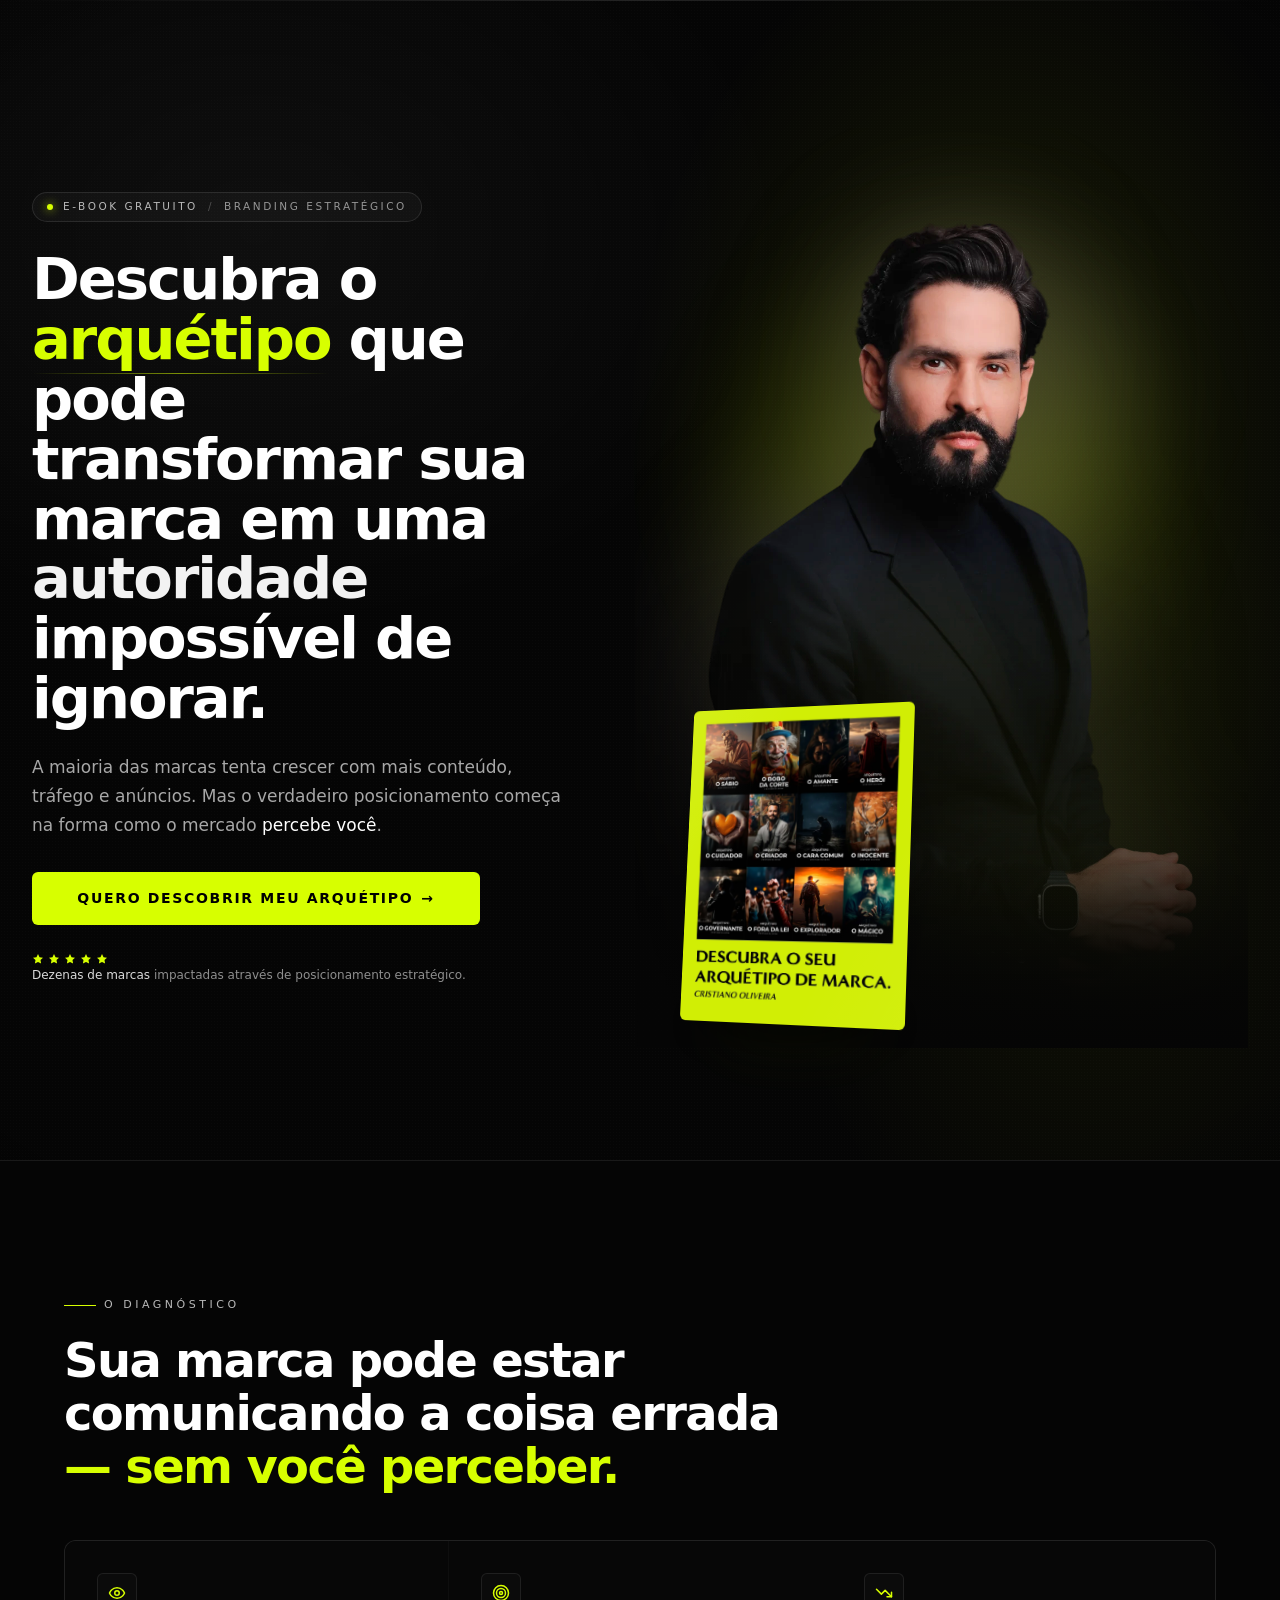
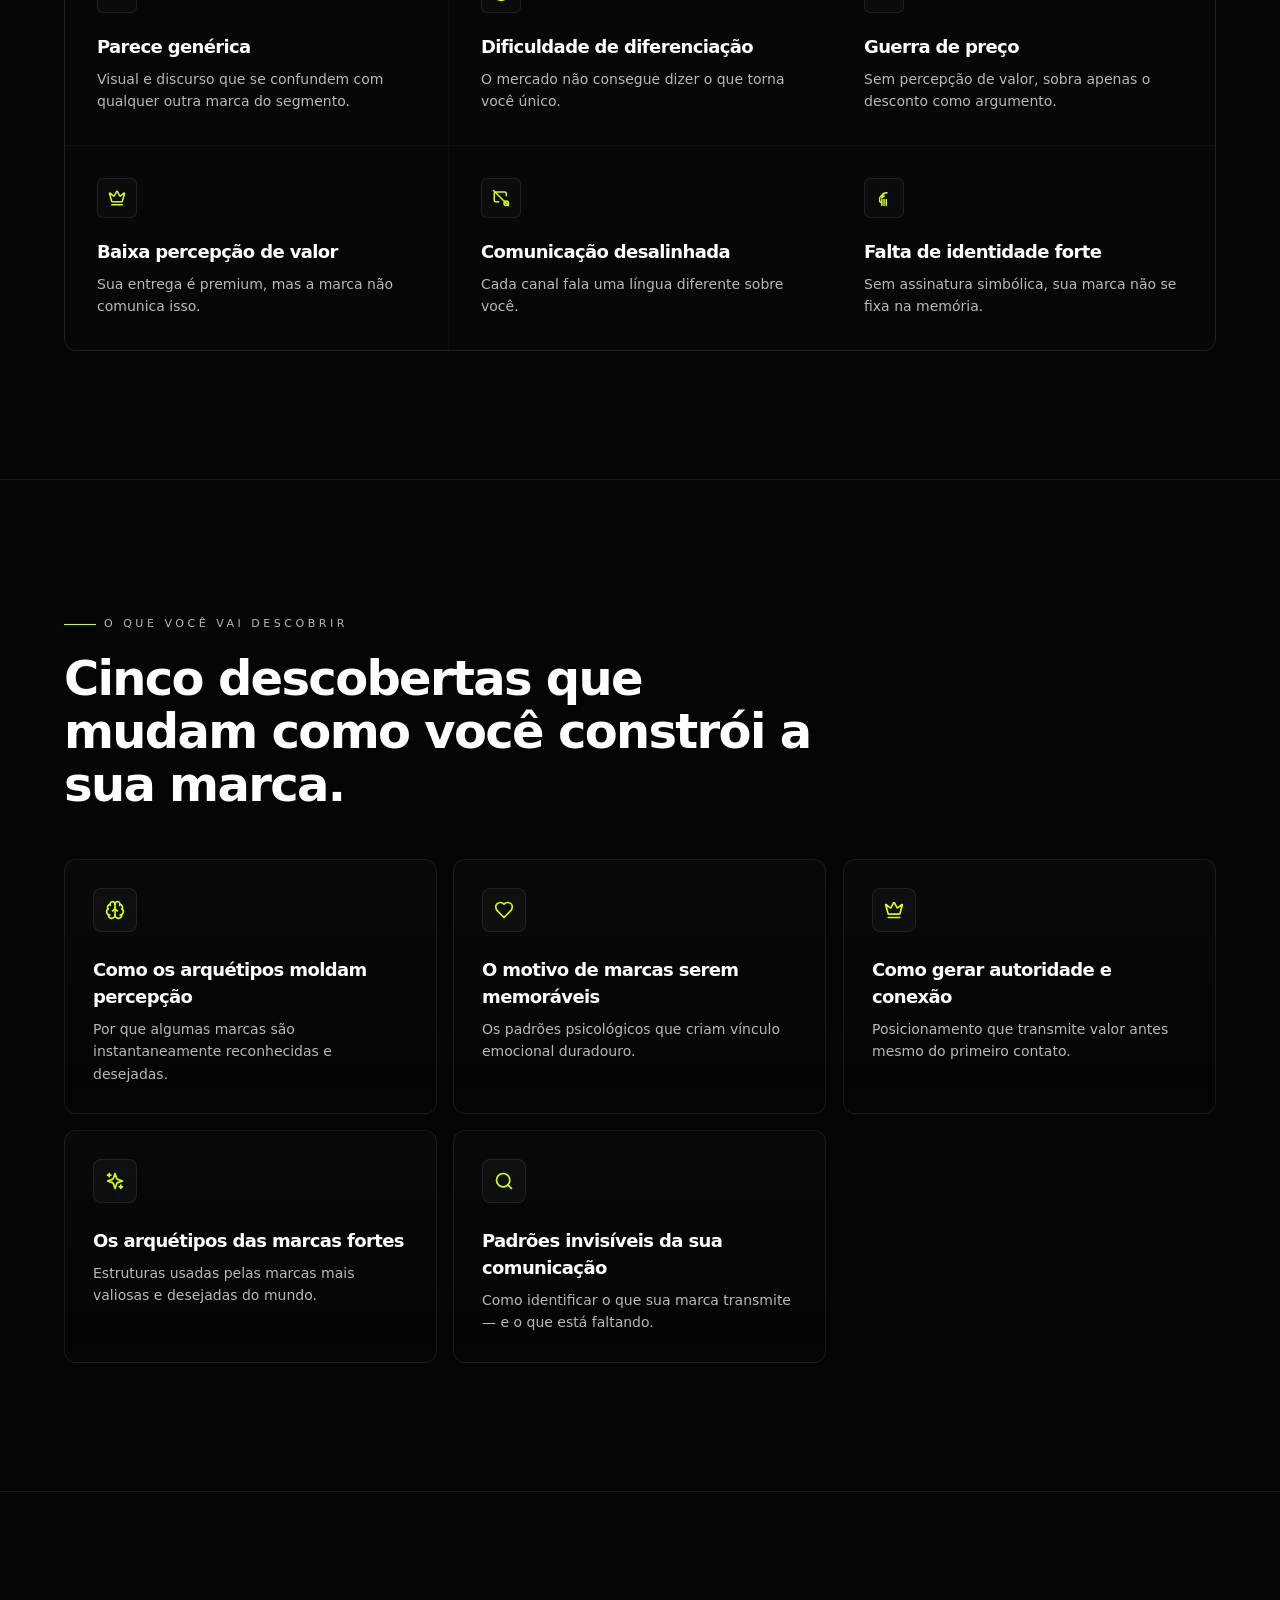
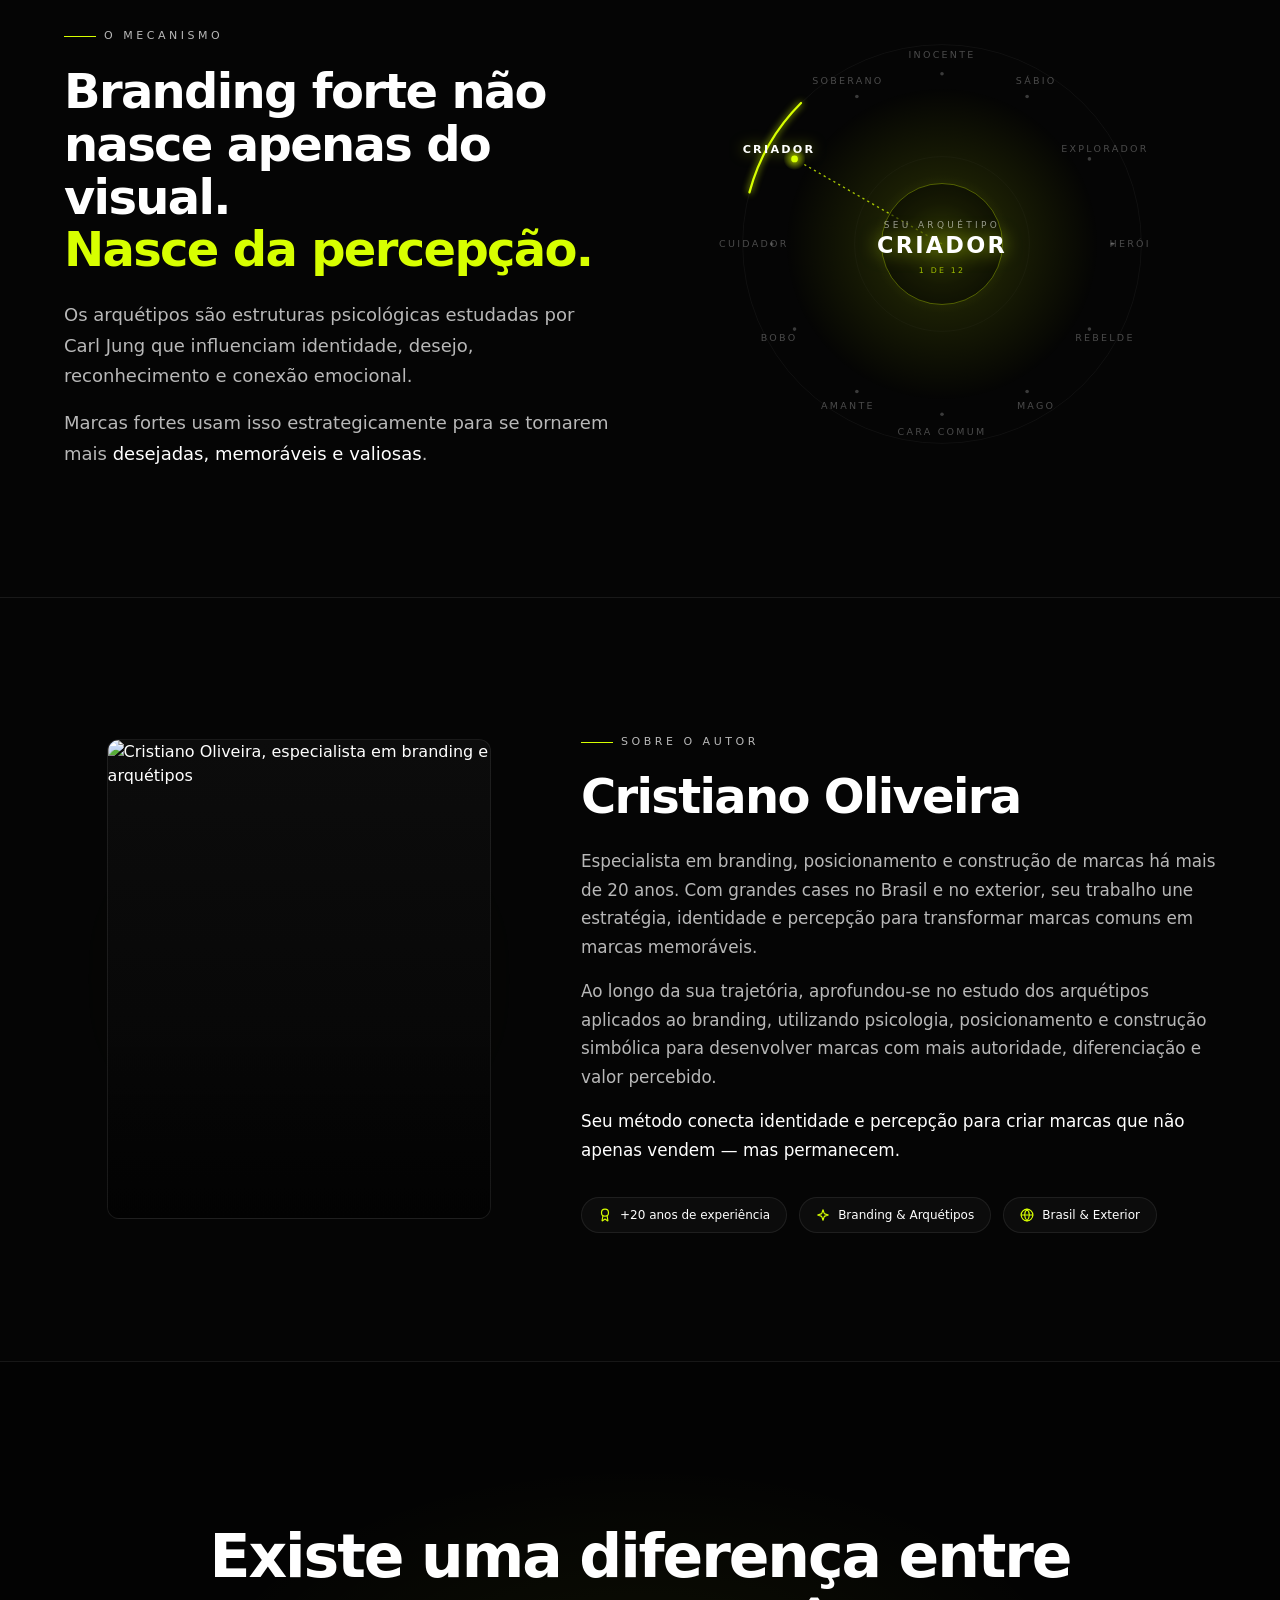
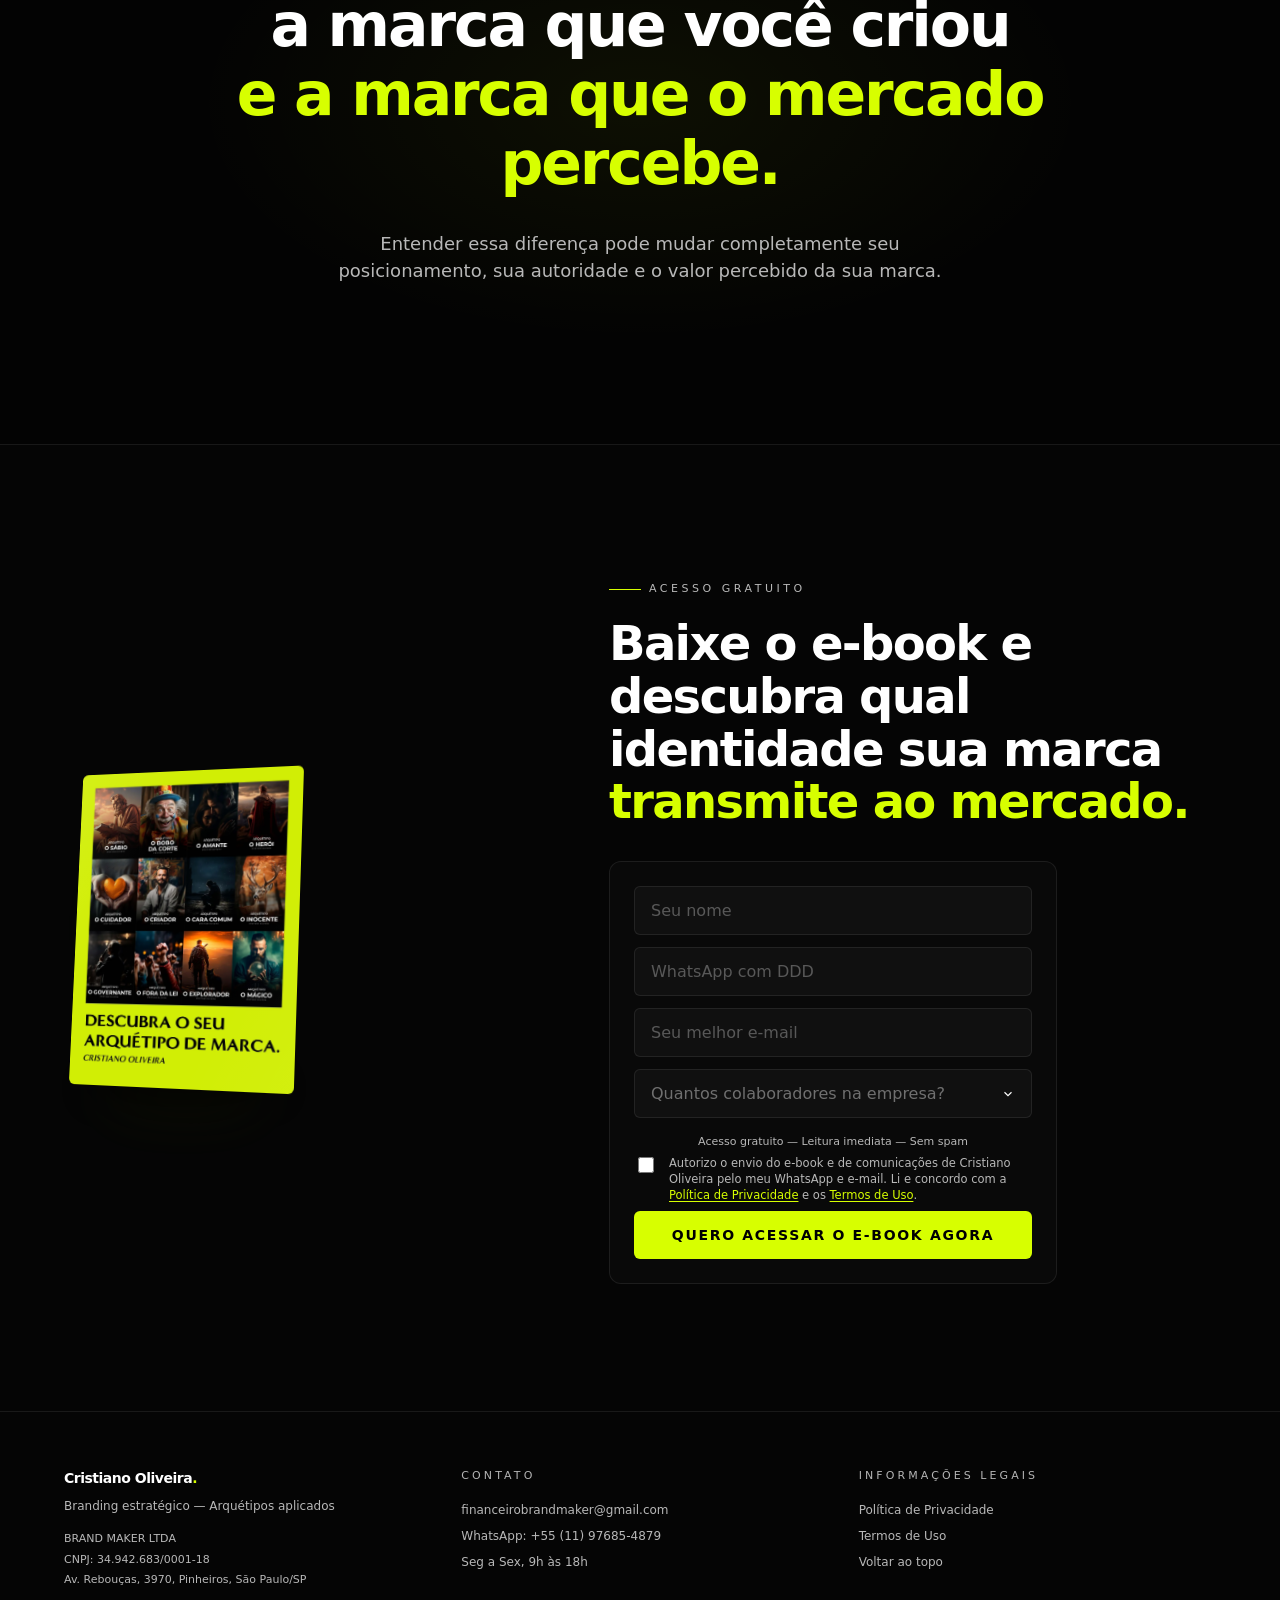
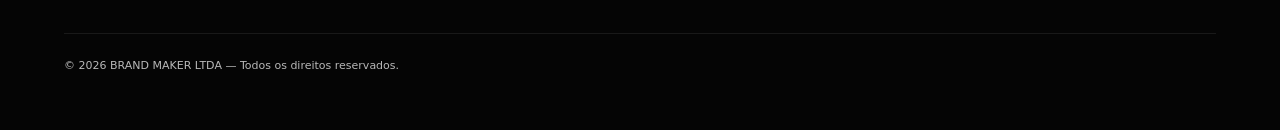
==== commit 30ae438f: "Rename index (2).html to index.html" ====
--- a/index.html
+++ b/index.html
@@ -358,7 +358,7 @@
             <div class="author-photo-wrap">
               <div class="author-photo-glow" aria-hidden="true"></div>
               <div class="author-photo">
-                <img src="assets/cristiano.webp" alt="Cristiano Oliveira, especialista em branding e arquétipos" loading="lazy" decoding="async">
+                <img src="assets/cristiano-author.webp" alt="Cristiano Oliveira, especialista em branding e arquétipos" loading="lazy" decoding="async">
                 <div class="photo-fade" aria-hidden="true"></div>
               </div>
             </div>
